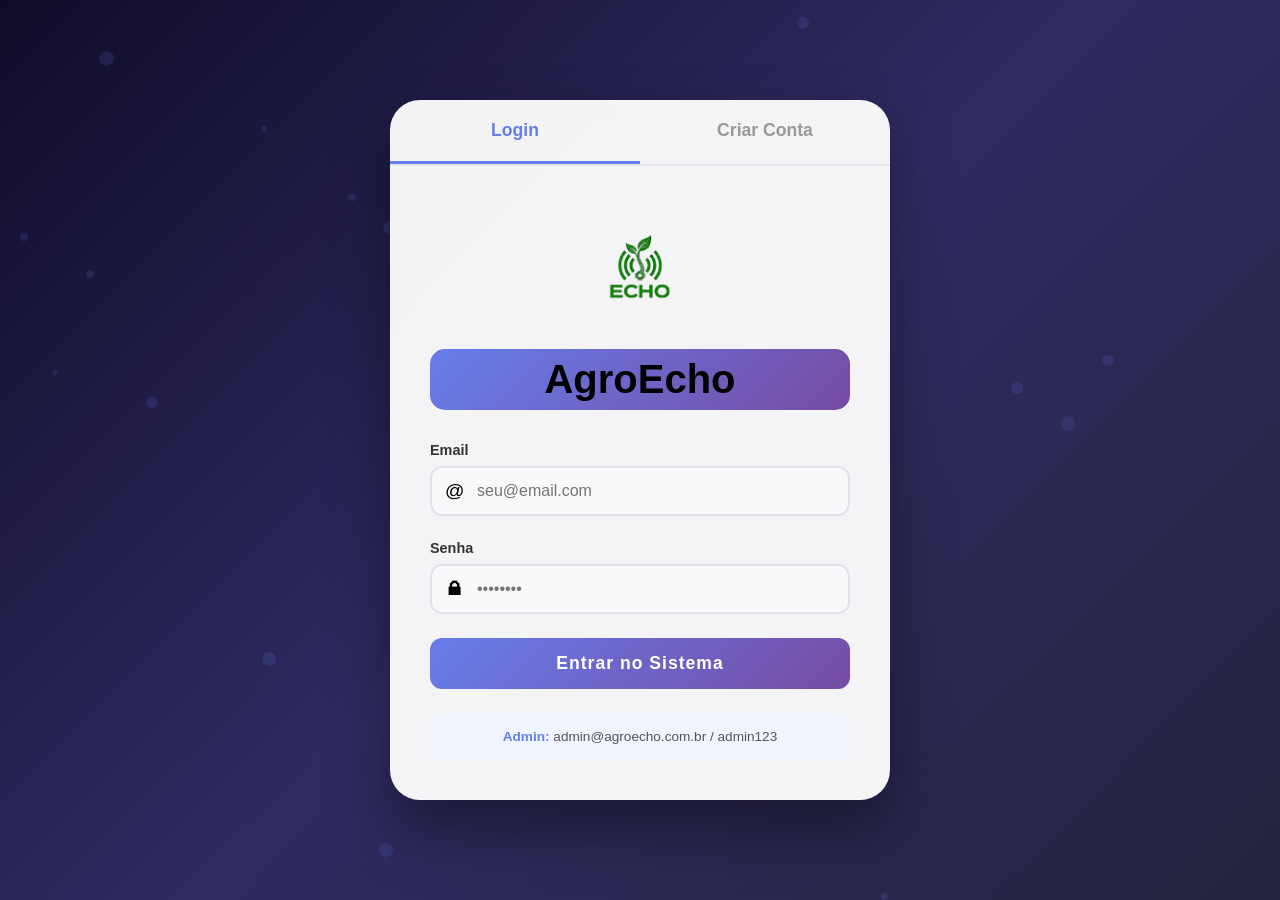
==== admin_criar_usuario.html @ 29e39d71 "prototype" ====
<!DOCTYPE html>
<html lang="pt-BR">
<head>
    <meta charset="UTF-8">
    <meta name="viewport" content="width=device-width, initial-scale=1.0">
    <title>AgroEcho - Gerenciar Usuários</title>
    <style>
        * { margin: 0; padding: 0; box-sizing: border-box; }
        
        /* TEMA CLARO */
        :root {
            --bg: #f0f2f5;
            --card-bg: #ffffff;
            --text: #1a1a2e;
            --text-secondary: #666;
            --border: #e1e5e9;
            --shadow: rgba(0,0,0,0.05);
            --sidebar-bg: linear-gradient(180deg, #1a1a2e 0%, #16213e 100%);
            --input-bg: #f8f9fa;
            --thead-bg: #f8f9fa;
            --hover-row: #f8f9fa;
        }
        
        /* TEMA ESCURO */
        [data-theme="dark"] {
            --bg: #0f0c29;
            --card-bg: #16213e;
            --text: #e1e5e9;
            --text-secondary: #a0a0b0;
            --border: #2a2a4a;
            --shadow: rgba(0,0,0,0.3);
            --sidebar-bg: linear-gradient(180deg, #0a0a1a 0%, #0f0c29 100%);
            --input-bg: #1a1a2e;
            --thead-bg: #1a1a2e;
            --hover-row: #1a1a3e;
        }
        
        body {
            font-family: 'Segoe UI', Tahoma, Geneva, Verdana, sans-serif;
            background: var(--bg);
            color: var(--text);
            transition: all 0.3s;
        }

        .container { display: flex; min-height: 100vh; }

        /* SIDEBAR */
        .sidebar {
            width: 280px;
            background: var(--sidebar-bg);
            color: white;
            padding: 2rem 1.5rem;
            position: fixed;
            height: 100vh;
            left: 0;
            top: 0;
            display: flex;
            flex-direction: column;
            z-index: 100;
        }

        .admin-header {
            text-align: center;
            margin-bottom: 2rem;
            padding-bottom: 1.5rem;
            border-bottom: 1px solid rgba(255,255,255,0.1);
        }

        .admin-badge {
            background: linear-gradient(135deg, #f59e0b, #d97706);
            color: #000;
            padding: 6px 18px;
            border-radius: 20px;
            font-size: 0.75rem;
            font-weight: 700;
            letter-spacing: 2px;
            display: inline-block;
            margin-bottom: 1rem;
        }

        .sidebar .logo { 
            font-size: 2rem; 
            font-weight: bold; 
            margin-bottom: 0.5rem;
            background: linear-gradient(135deg, #667eea, #764ba2);
            -webkit-background-clip: text;
            -webkit-text-fill-color: transparent;
            background-clip: text;
        }
        .sidebar .user-name { color: #999; font-size: 0.9rem; }

        .nav-menu { list-style: none; margin-top: 2rem; flex: 1; }
        .nav-item { margin-bottom: 0.5rem; }

        .nav-link {
            display: flex;
            align-items: center;
            gap: 12px;
            padding: 14px 16px;
            color: rgba(255,255,255,0.7);
            text-decoration: none;
            border-radius: 12px;
            transition: all 0.3s;
            font-size: 0.95rem;
            cursor: pointer;
        }

        .nav-link:hover, .nav-link.active {
            background: rgba(102, 126, 234, 0.2);
            color: white;
        }

        .nav-link .icon { font-size: 1.3rem; }

        .bottom-links {
            border-top: 1px solid rgba(255,255,255,0.1);
            padding-top: 1rem;
        }

        /* BOTÃO TEMA */
        .theme-toggle {
            display: flex;
            align-items: center;
            gap: 12px;
            padding: 14px 16px;
            color: rgba(255,255,255,0.7);
            border-radius: 12px;
            transition: all 0.3s;
            font-size: 0.95rem;
            cursor: pointer;
            border: none;
            background: none;
            width: 100%;
            margin-bottom: 0.5rem;
        }

        .theme-toggle:hover {
            background: rgba(102, 126, 234, 0.2);
            color: white;
        }

        .theme-icon {
            font-size: 1.3rem;
            transition: transform 0.5s;
        }

        .theme-toggle:hover .theme-icon {
            transform: rotate(30deg);
        }

        /* MAIN CONTENT */
        .main-content {
            margin-left: 280px;
            flex: 1;
            padding: 2rem;
        }

        .top-bar {
            background: var(--card-bg);
            padding: 1.5rem 2rem;
            border-radius: 15px;
            box-shadow: 0 2px 10px var(--shadow);
            margin-bottom: 2rem;
            display: flex;
            justify-content: space-between;
            align-items: center;
            flex-wrap: wrap;
            gap: 1rem;
        }

        .top-bar h1 { font-size: 1.8rem; color: var(--text); }
        .top-bar p { color: var(--text-secondary); margin-top: 5px; }
        
        .admin-label {
            background: #1a1a2e;
            color: #f59e0b;
            padding: 8px 20px;
            border-radius: 25px;
            font-weight: 700;
            letter-spacing: 1px;
            font-size: 0.9rem;
        }

        .card {
            background: var(--card-bg);
            padding: 2rem;
            border-radius: 15px;
            box-shadow: 0 2px 10px var(--shadow);
            margin-bottom: 2rem;
        }

        .card h2 {
            color: var(--text);
            margin-bottom: 1.5rem;
            font-size: 1.3rem;
            display: flex;
            align-items: center;
            gap: 10px;
        }

        .form-grid {
            display: grid;
            grid-template-columns: 1fr 1fr;
            gap: 1.5rem;
        }

        .form-group { margin-bottom: 0; }
        .form-group.full { grid-column: 1 / -1; }

        .form-group label {
            display: block;
            margin-bottom: 0.5rem;
            color: var(--text);
            font-weight: 600;
            font-size: 0.9rem;
        }

        .form-group input,
        .form-group select {
            width: 100%;
            padding: 12px 16px;
            border: 2px solid var(--border);
            border-radius: 10px;
            font-size: 1rem;
            transition: all 0.3s;
            outline: none;
            background: var(--input-bg);
            color: var(--text);
        }

        .form-group input:focus,
        .form-group select:focus {
            border-color: #667eea;
            box-shadow: 0 0 0 4px rgba(102, 126, 234, 0.15);
        }

        .btn-create {
            background: linear-gradient(135deg, #667eea, #764ba2);
            color: white;
            border: none;
            padding: 14px 30px;
            border-radius: 10px;
            font-size: 1rem;
            font-weight: 600;
            cursor: pointer;
            transition: all 0.3s;
            width: 100%;
        }

        .btn-create:hover {
            transform: translateY(-2px);
            box-shadow: 0 10px 25px rgba(102, 126, 234, 0.3);
        }

        .btn-create:disabled {
            opacity: 0.7;
            cursor: not-allowed;
            transform: none;
        }

        .message {
            padding: 1rem;
            border-radius: 10px;
            margin-bottom: 1.5rem;
            display: none;
            font-weight: 500;
            animation: slideDown 0.3s;
        }

        @keyframes slideDown {
            from { opacity: 0; transform: translateY(-10px); }
            to { opacity: 1; transform: translateY(0); }
        }

        .message-success {
            background: #d1fae5;
            color: #065f46;
            border: 1px solid #a7f3d0;
        }

        .message-error {
            background: #fee2e2;
            color: #991b1b;
            border: 1px solid #fecaca;
        }

        /* TABELA */
        .table-wrapper {
            overflow-x: auto;
        }

        table { 
            width: 100%; 
            border-collapse: collapse; 
            margin-top: 1rem; 
        }
        
        thead { 
            background: var(--thead-bg); 
            border-bottom: 2px solid var(--border);
        }
        
        th, td { 
            padding: 14px 16px; 
            text-align: left; 
            border-bottom: 1px solid var(--border); 
            color: var(--text);
            font-size: 0.9rem;
        }
        
        th { 
            font-weight: 600; 
            color: var(--text-secondary); 
            font-size: 0.8rem; 
            text-transform: uppercase;
            letter-spacing: 0.5px;
        }

        tbody tr {
            transition: background 0.2s;
        }

        tbody tr:hover {
            background: var(--hover-row);
        }

        .role-badge {
            padding: 6px 14px;
            border-radius: 20px;
            font-size: 0.78rem;
            font-weight: 600;
            cursor: pointer;
            transition: all 0.3s;
            border: none;
            display: inline-block;
        }

        .role-admin { 
            background: #fee2e2; 
            color: #991b1b;
        }

        .role-user { 
            background: #dbeafe; 
            color: #1e40af;
        }

        .role-badge:hover {
            transform: scale(1.05);
            box-shadow: 0 3px 10px rgba(0,0,0,0.15);
        }

        .permanent-badge {
            background: #fef3c7;
            color: #92400e;
            padding: 3px 8px;
            border-radius: 10px;
            font-size: 0.7rem;
            font-weight: 600;
            margin-left: 6px;
        }

        .btn-edit-role {
            background: none;
            border: 1px dashed var(--border);
            color: var(--text-secondary);
            padding: 4px 10px;
            border-radius: 15px;
            cursor: pointer;
            font-size: 0.75rem;
            transition: all 0.3s;
            margin-left: 5px;
        }

        .btn-edit-role:hover {
            border-color: #667eea;
            color: #667eea;
        }

        /* MODAL DE CONFIRMAÇÃO */
        .modal-overlay {
            display: none;
            position: fixed;
            top: 0;
            left: 0;
            width: 100%;
            height: 100%;
            background: rgba(0,0,0,0.6);
            z-index: 1000;
            justify-content: center;
            align-items: center;
        }

        .modal-overlay.active {
            display: flex;
        }

        .modal {
            background: var(--card-bg);
            padding: 2rem;
            border-radius: 20px;
            max-width: 450px;
            width: 90%;
            text-align: center;
        }

        .modal h3 {
            color: var(--text);
            margin-bottom: 1rem;
        }

        .modal p {
            color: var(--text-secondary);
            margin-bottom: 1.5rem;
            font-size: 0.95rem;
        }

        .modal-buttons {
            display: flex;
            gap: 1rem;
            justify-content: center;
        }

        .btn-confirm {
            background: linear-gradient(135deg, #667eea, #764ba2);
            color: white;
        }

        .btn-cancel {
            background: var(--border);
            color: var(--text);
        }

        .btn-confirm, .btn-cancel {
            border: none;
            padding: 10px 24px;
            border-radius: 10px;
            cursor: pointer;
            font-weight: 600;
            transition: all 0.3s;
        }

        .btn-confirm:hover, .btn-cancel:hover {
            transform: translateY(-2px);
        }

        @media (max-width: 768px) {
            .sidebar { width: 200px; padding: 1.5rem 1rem; }
            .main-content { margin-left: 200px; padding: 1rem; }
            .form-grid { grid-template-columns: 1fr; }
            .top-bar { flex-direction: column; text-align: center; }
        }
    </style>
</head>
<body>
    <div class="container">
        <!-- SIDEBAR -->
        <nav class="sidebar">
            <div class="admin-header">
                <span class="admin-badge">👑 ADMINISTRADOR</span>
                <div class="logo">AgroEcho</div>
                <div class="user-name" id="sidebarUserName"></div>
            </div>
            
            <ul class="nav-menu">
                <li class="nav-item">
                    <a href="dashboard.html" class="nav-link">
                         Dashboard
                    </a>
                </li>
                <li class="nav-item">
                    <a href="admin_criar_usuario.html" class="nav-link active">
                        Gerenciar Usuários
                    </a>
                </li>
            </ul>

            <div class="bottom-links">
                <button class="theme-toggle" onclick="toggleTheme()" id="themeBtn">
                    <span class="theme-icon" id="themeIcon">🌙</span>
                    <span id="themeText">Modo Escuro</span>
                </button>
                <a href="index.html" class="nav-link">
                    <span class="icon"></span> Página Inicial
                </a>
                <a href="#" class="nav-link" onclick="logout()">
                    <span class="icon"></span> Sair
                </a>
            </div>
        </nav>

        <!-- MAIN CONTENT -->
        <main class="main-content">
            <div class="top-bar">
                <div>
                    <h1>Gerenciar Usuários</h1>
                    <p>Criar, visualizar e editar usuários do sistema</p>
                </div>
                <span class="admin-label">ADMIN</span>
            </div>

            <!-- CRIAR USUÁRIO -->
            <div class="card">
                <h2> Criar Novo Usuário</h2>
                <div class="message" id="message"></div>

                <form id="createUserForm">
                    <div class="form-grid">
                        <div class="form-group">
                            <label>Nome Completo *</label>
                            <input type="text" id="name" placeholder="Nome do usuário" required>
                        </div>
                        <div class="form-group">
                            <label>Email *</label>
                            <input type="email" id="email" placeholder="email@exemplo.com" required>
                        </div>
                        <div class="form-group">
                            <label>Senha *</label>
                            <input type="password" id="password" placeholder="Mínimo 6 caracteres" minlength="6" required>
                        </div>
                        <div class="form-group">
                            <label>Telefone</label>
                            <input type="tel" id="phone" placeholder="(11) 99999-9999">
                        </div>
                        <div class="form-group">
                            <label>Tipo de Usuário *</label>
                            <select id="role" required>
                                <option value="user"> Usuário Comum</option>
                                <option value="admin"> Administrador</option>
                            </select>
                        </div>
                        <div class="form-group" style="display: flex; align-items: end;">
                            <button type="submit" class="btn-create" id="submitBtn">
                                 Criar Usuário
                            </button>
                        </div>
                    </div>
                </form>
            </div>

            <!-- LISTA DE USUÁRIOS -->
            <div class="card">
                <h2> Usuários Cadastrados</h2>
                <div class="table-wrapper">
                    <table>
                        <thead>
                            <tr>
                                <th>ID</th>
                                <th>Nome</th>
                                <th>Email</th>
                                <th>Tipo</th>
                                <th>Telefone</th>
                                <th>Data Criação</th>
                                <th>Ações</th>
                            </tr>
                        </thead>
                        <tbody id="usersTable"></tbody>
                    </table>
                </div>
            </div>
        </main>
    </div>

    <!-- MODAL DE CONFIRMAÇÃO -->
    <div class="modal-overlay" id="confirmModal">
        <div class="modal">
            <h3 id="modalTitle"> Confirmar Alteração</h3>
            <p id="modalMessage"></p>
            <div class="modal-buttons">
                <button class="btn-cancel" onclick="closeModal()">Cancelar</button>
                <button class="btn-confirm" id="confirmBtn" onclick="confirmAction()">Confirmar</button>
            </div>
        </div>
    </div>

    <script>
        // ============================================
        // VERIFICAÇÃO ROBUSTA DE AUTENTICAÇÃO
        // ============================================
        function checkAuth() {
            const user = JSON.parse(sessionStorage.getItem('agroecho_user'));
            
            if (!user) {
                alert('Sessão expirada! Faça login novamente.');
                window.location.href = 'index.html';
                return null;
            }
            
            if (user.role !== 'admin') {
                alert('Acesso negado! Apenas administradores podem acessar esta página.');
                window.location.href = 'user_dispositivos.html';
                return null;
            }
            
            return user;
        }

        const user = checkAuth();
        if (!user) throw new Error('Autenticação falhou');

        document.getElementById('sidebarUserName').textContent = user.name;

        // ============================================
        // TEMA ESCURO/CLARO
        // ============================================
        let theme = localStorage.getItem('agroecho_theme') || 'light';
        
        function applyTheme() {
            if (theme === 'dark') {
                document.documentElement.setAttribute('data-theme', 'dark');
                document.getElementById('themeIcon').textContent = '☀️';
                document.getElementById('themeText').textContent = 'Modo Claro';
            } else {
                document.documentElement.removeAttribute('data-theme');
                document.getElementById('themeIcon').textContent = '🌙';
                document.getElementById('themeText').textContent = 'Modo Escuro';
            }
        }
        
        function toggleTheme() {
            theme = theme === 'dark' ? 'light' : 'dark';
            localStorage.setItem('agroecho_theme', theme);
            applyTheme();
        }
        
        applyTheme();

        // ============================================
        // BANCO DE DADOS (LOCALSTORAGE)
        // ============================================
        function loadUsers() {
            let users = JSON.parse(localStorage.getItem('agroecho_all_users'));
            
            // Se não existir, criar dados padrão
            if (!users || users.length === 0) {
                users = [
                    { 
                        id: 1, 
                        name: 'Administrador', 
                        email: 'admin@agroecho.com.br', 
                        password: 'admin123', 
                        role: 'admin', 
                        phone: '(11) 99999-9999', 
                        createdAt: '2024-01-15',
                        permanent: true
                    },
                    { 
                        id: 2, 
                        name: 'João Silva', 
                        email: 'joao@email.com', 
                        password: 'joao123', 
                        role: 'user', 
                        phone: '(11) 98888-8888', 
                        createdAt: '2024-02-20',
                        permanent: false
                    },
                    { 
                        id: 3, 
                        name: 'Maria Santos', 
                        email: 'maria@email.com', 
                        password: 'maria123', 
                        role: 'user', 
                        phone: '(11) 97777-7777', 
                        createdAt: '2024-03-10',
                        permanent: false
                    }
                ];
                saveUsers(users);
            }
            
            return users;
        }

        function saveUsers(users) {
            localStorage.setItem('agroecho_all_users', JSON.stringify(users));
        }

        let users = loadUsers();

        // ============================================
        // RENDERIZAR TABELA
        // ============================================
        function renderUsers() {
            const tbody = document.getElementById('usersTable');
            
            tbody.innerHTML = users.map(u => {
                const isPermanent = u.permanent === true;
                const roleLabel = u.role === 'admin' ? 'Admin' : 'Usuário';
                const roleClass = u.role === 'admin' ? 'role-admin' : 'role-user';
                
                return `
                    <tr>
                        <td><strong>#${u.id}</strong></td>
                        <td>${u.name}${isPermanent ? '<span class="permanent-badge">Fixo</span>' : ''}</td>
                        <td>${u.email}</td>
                        <td>
                            <span class="role-badge ${roleClass}" id="role-${u.id}">${roleLabel}</span>
                            ${!isPermanent ? `<button class="btn-edit-role" onclick="toggleUserRole(${u.id})" title="Alternar tipo de usuário">🔄 Alternar</button>` : ''}
                        </td>
                        <td>${u.phone || '-'}</td>
                        <td>${u.createdAt}</td>
                        <td>
                            ${!isPermanent ? `<button class="btn-edit-role" onclick="deleteUser(${u.id})" style="color: #ef4444;" title="Excluir usuário">🗑️</button>` : '🔒 Protegido'}
                        </td>
                    </tr>
                `;
            }).join('');
        }

        // ============================================
        // ALTERNAR TIPO DE USUÁRIO (USER <-> ADMIN)
        // ============================================
        let pendingAction = null;

        function toggleUserRole(userId) {
            const targetUser = users.find(u => u.id === userId);
            if (!targetUser) return;
            
            // Não permitir alterar admin permanente
            if (targetUser.permanent) {
                showMessage('error', '❌ Não é possível alterar o administrador permanente!');
                return;
            }
            
            const newRole = targetUser.role === 'admin' ? 'user' : 'admin';
            const roleName = newRole === 'admin' ? 'Administrador' : 'Usuário Comum';
            
            // Mostrar modal de confirmação
            document.getElementById('modalTitle').textContent = '🔄 Alterar Tipo de Usuário';
            document.getElementById('modalMessage').textContent = 
                `Deseja alterar "${targetUser.name}" para ${roleName}?`;
            document.getElementById('confirmModal').classList.add('active');
            
            pendingAction = () => {
                targetUser.role = newRole;
                saveUsers(users);
                renderUsers();
                showMessage('success', `✅ Usuário "${targetUser.name}" agora é ${roleName}!`);
                closeModal();
            };
        }

        function deleteUser(userId) {
            const targetUser = users.find(u => u.id === userId);
            if (!targetUser) return;
            
            if (targetUser.permanent) {
                showMessage('error', '❌ Não é possível excluir o administrador permanente!');
                return;
            }
            
            document.getElementById('modalTitle').textContent = '🗑️ Excluir Usuário';
            document.getElementById('modalMessage').textContent = 
                `Tem certeza que deseja excluir "${targetUser.name}"? Esta ação não pode ser desfeita.`;
            document.getElementById('confirmModal').classList.add('active');
            
            pendingAction = () => {
                users = users.filter(u => u.id !== userId);
                saveUsers(users);
                renderUsers();
                showMessage('success', `✅ Usuário "${targetUser.name}" excluído com sucesso!`);
                closeModal();
            };
        }

        function confirmAction() {
            if (pendingAction) {
                pendingAction();
                pendingAction = null;
            }
        }

        function closeModal() {
            document.getElementById('confirmModal').classList.remove('active');
            pendingAction = null;
        }

        // Fechar modal ao clicar fora
        document.getElementById('confirmModal').addEventListener('click', function(e) {
            if (e.target === this) {
                closeModal();
            }
        });

        // ============================================
        // MOSTRAR MENSAGEM
        // ============================================
        function showMessage(type, text) {
            const msg = document.getElementById('message');
            msg.className = 'message message-' + type;
            msg.textContent = text;
            msg.style.display = 'block';
            
            // Rolar para o topo
            window.scrollTo({ top: 0, behavior: 'smooth' });
            
            setTimeout(() => {
                msg.style.display = 'none';
            }, 4000);
        }

        // ============================================
        // CRIAR USUÁRIO
        // ============================================
        document.getElementById('createUserForm').addEventListener('submit', async function(e) {
            e.preventDefault();
            
            const btn = document.getElementById('submitBtn');
            
            btn.disabled = true;
            btn.textContent = '⏳ Criando...';
            
            const newUser = {
                id: users.length > 0 ? Math.max(...users.map(u => u.id)) + 1 : 1,
                name: document.getElementById('name').value.trim(),
                email: document.getElementById('email').value.trim(),
                password: document.getElementById('password').value,
                phone: document.getElementById('phone').value.trim(),
                role: document.getElementById('role').value,
                createdAt: new Date().toISOString().split('T')[0],
                permanent: false
            };
            
            // Simular processamento
            await new Promise(r => setTimeout(r, 800));
            
            // Validar email duplicado
            if (users.some(u => u.email === newUser.email)) {
                showMessage('error', '❌ Este email já está cadastrado!');
                btn.disabled = false;
                btn.textContent = '➕ Criar Usuário';
                return;
            }
            
            // Adicionar e salvar
            users.push(newUser);
            saveUsers(users);
            
            showMessage('success', `✅ Usuário "${newUser.name}" criado com sucesso!`);
            
            document.getElementById('createUserForm').reset();
            renderUsers();
            
            btn.disabled = false;
            btn.textContent = '➕ Criar Usuário';
        });

        // ============================================
        // LOGOUT
        // ============================================
        function logout() {
            sessionStorage.removeItem('agroecho_user');
            window.location.href = 'index.html';
        }

        // ============================================
        // INICIALIZAR
        // ============================================
        renderUsers();
    </script>
</body>
</html>
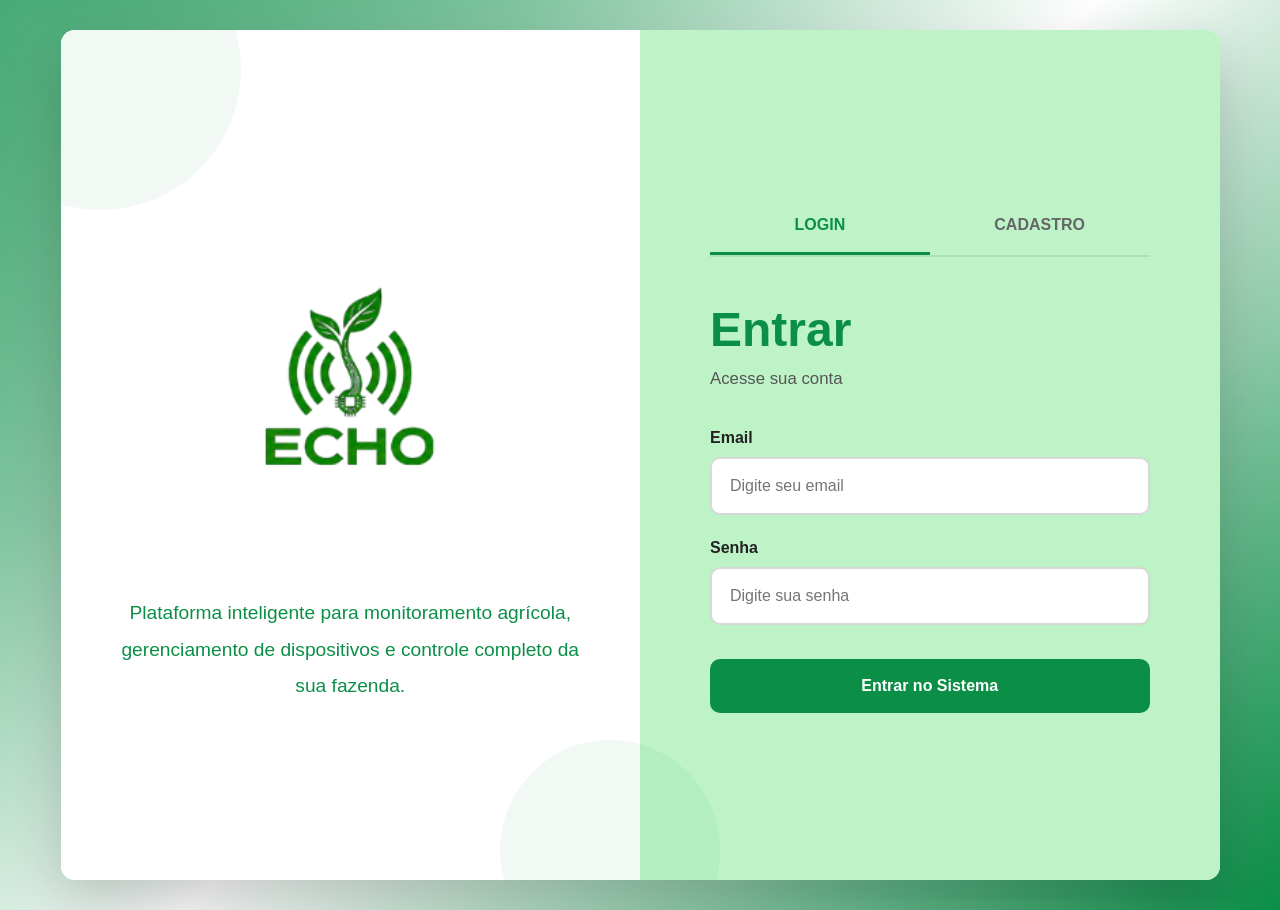
==== commit 913af75e: "prototype1" ====
--- a/admin_criar_usuario.html
+++ b/admin_criar_usuario.html
@@ -4,859 +4,925 @@
     <meta charset="UTF-8">
     <meta name="viewport" content="width=device-width, initial-scale=1.0">
     <title>AgroEcho - Gerenciar Usuários</title>
+
     <style>
-        * { margin: 0; padding: 0; box-sizing: border-box; }
-        
-        /* TEMA CLARO */
-        :root {
-            --bg: #f0f2f5;
-            --card-bg: #ffffff;
-            --text: #1a1a2e;
-            --text-secondary: #666;
-            --border: #e1e5e9;
-            --shadow: rgba(0,0,0,0.05);
-            --sidebar-bg: linear-gradient(180deg, #1a1a2e 0%, #16213e 100%);
-            --input-bg: #f8f9fa;
-            --thead-bg: #f8f9fa;
-            --hover-row: #f8f9fa;
-        }
-        
-        /* TEMA ESCURO */
-        [data-theme="dark"] {
-            --bg: #0f0c29;
-            --card-bg: #16213e;
-            --text: #e1e5e9;
-            --text-secondary: #a0a0b0;
-            --border: #2a2a4a;
-            --shadow: rgba(0,0,0,0.3);
-            --sidebar-bg: linear-gradient(180deg, #0a0a1a 0%, #0f0c29 100%);
-            --input-bg: #1a1a2e;
-            --thead-bg: #1a1a2e;
-            --hover-row: #1a1a3e;
-        }
-        
-        body {
-            font-family: 'Segoe UI', Tahoma, Geneva, Verdana, sans-serif;
-            background: var(--bg);
-            color: var(--text);
-            transition: all 0.3s;
-        }
-
-        .container { display: flex; min-height: 100vh; }
-
-        /* SIDEBAR */
-        .sidebar {
-            width: 280px;
-            background: var(--sidebar-bg);
-            color: white;
-            padding: 2rem 1.5rem;
-            position: fixed;
-            height: 100vh;
-            left: 0;
-            top: 0;
-            display: flex;
-            flex-direction: column;
-            z-index: 100;
-        }
-
-        .admin-header {
-            text-align: center;
-            margin-bottom: 2rem;
-            padding-bottom: 1.5rem;
-            border-bottom: 1px solid rgba(255,255,255,0.1);
-        }
-
-        .admin-badge {
-            background: linear-gradient(135deg, #f59e0b, #d97706);
-            color: #000;
-            padding: 6px 18px;
-            border-radius: 20px;
-            font-size: 0.75rem;
-            font-weight: 700;
-            letter-spacing: 2px;
-            display: inline-block;
-            margin-bottom: 1rem;
-        }
-
-        .sidebar .logo { 
-            font-size: 2rem; 
-            font-weight: bold; 
-            margin-bottom: 0.5rem;
-            background: linear-gradient(135deg, #667eea, #764ba2);
-            -webkit-background-clip: text;
-            -webkit-text-fill-color: transparent;
-            background-clip: text;
-        }
-        .sidebar .user-name { color: #999; font-size: 0.9rem; }
-
-        .nav-menu { list-style: none; margin-top: 2rem; flex: 1; }
-        .nav-item { margin-bottom: 0.5rem; }
-
-        .nav-link {
-            display: flex;
-            align-items: center;
-            gap: 12px;
-            padding: 14px 16px;
-            color: rgba(255,255,255,0.7);
-            text-decoration: none;
-            border-radius: 12px;
-            transition: all 0.3s;
-            font-size: 0.95rem;
-            cursor: pointer;
-        }
-
-        .nav-link:hover, .nav-link.active {
-            background: rgba(102, 126, 234, 0.2);
-            color: white;
-        }
-
-        .nav-link .icon { font-size: 1.3rem; }
-
-        .bottom-links {
-            border-top: 1px solid rgba(255,255,255,0.1);
-            padding-top: 1rem;
-        }
-
-        /* BOTÃO TEMA */
-        .theme-toggle {
-            display: flex;
-            align-items: center;
-            gap: 12px;
-            padding: 14px 16px;
-            color: rgba(255,255,255,0.7);
-            border-radius: 12px;
-            transition: all 0.3s;
-            font-size: 0.95rem;
-            cursor: pointer;
-            border: none;
-            background: none;
-            width: 100%;
-            margin-bottom: 0.5rem;
-        }
-
-        .theme-toggle:hover {
-            background: rgba(102, 126, 234, 0.2);
-            color: white;
-        }
-
-        .theme-icon {
-            font-size: 1.3rem;
-            transition: transform 0.5s;
-        }
-
-        .theme-toggle:hover .theme-icon {
-            transform: rotate(30deg);
-        }
-
-        /* MAIN CONTENT */
-        .main-content {
-            margin-left: 280px;
-            flex: 1;
-            padding: 2rem;
-        }
-
-        .top-bar {
-            background: var(--card-bg);
-            padding: 1.5rem 2rem;
-            border-radius: 15px;
-            box-shadow: 0 2px 10px var(--shadow);
-            margin-bottom: 2rem;
-            display: flex;
-            justify-content: space-between;
-            align-items: center;
-            flex-wrap: wrap;
-            gap: 1rem;
-        }
-
-        .top-bar h1 { font-size: 1.8rem; color: var(--text); }
-        .top-bar p { color: var(--text-secondary); margin-top: 5px; }
-        
-        .admin-label {
-            background: #1a1a2e;
-            color: #f59e0b;
-            padding: 8px 20px;
-            border-radius: 25px;
-            font-weight: 700;
-            letter-spacing: 1px;
-            font-size: 0.9rem;
-        }
-
-        .card {
-            background: var(--card-bg);
-            padding: 2rem;
-            border-radius: 15px;
-            box-shadow: 0 2px 10px var(--shadow);
-            margin-bottom: 2rem;
-        }
-
-        .card h2 {
-            color: var(--text);
-            margin-bottom: 1.5rem;
-            font-size: 1.3rem;
-            display: flex;
-            align-items: center;
-            gap: 10px;
-        }
-
-        .form-grid {
-            display: grid;
-            grid-template-columns: 1fr 1fr;
-            gap: 1.5rem;
-        }
-
-        .form-group { margin-bottom: 0; }
-        .form-group.full { grid-column: 1 / -1; }
-
-        .form-group label {
-            display: block;
-            margin-bottom: 0.5rem;
-            color: var(--text);
-            font-weight: 600;
-            font-size: 0.9rem;
+        *{
+            margin:0;
+            padding:0;
+            box-sizing:border-box;
+        }
+
+        :root{
+            --bg:#eef7f1;
+            --card:#ffffff;
+            --primary:#1b8f5a;
+            --primary-dark:#146c43;
+            --blue:#2d7ff9;
+            --text:#173524;
+            --text-light:#5c7265;
+            --border:#d7e8de;
+            --shadow:rgba(16,88,52,0.08);
+
+            --sidebar:
+            linear-gradient(180deg,#0d3b2e 0%,#145c46 100%);
+        }
+
+        [data-theme="dark"]{
+            --bg:#081c15;
+            --card:#102820;
+            --primary:#26b36f;
+            --primary-dark:#1b8f5a;
+            --blue:#5ea2ff;
+            --text:#ecfff4;
+            --text-light:#9fc3b0;
+            --border:#1f4d3d;
+            --shadow:rgba(0,0,0,0.3);
+
+            --sidebar:
+            linear-gradient(180deg,#04110d 0%,#0b241c 100%);
+        }
+
+        body{
+            font-family:'Segoe UI',Tahoma,Geneva,Verdana,sans-serif;
+            background:var(--bg);
+            color:var(--text);
+        }
+
+        .container{
+            display:flex;
+            min-height:100vh;
+        }
+
+        .sidebar{
+            width:280px;
+            background:var(--sidebar);
+            padding:2rem 1.5rem;
+            position:fixed;
+            height:100vh;
+            color:white;
+            display:flex;
+            flex-direction:column;
+        }
+
+        .admin-header{
+            text-align:center;
+            border-bottom:1px solid rgba(255,255,255,0.1);
+            padding-bottom:1.5rem;
+            margin-bottom:2rem;
+        }
+
+        .admin-badge{
+            background:#ffffff20;
+            padding:8px 18px;
+            border-radius:30px;
+            font-size:0.75rem;
+            font-weight:700;
+            letter-spacing:1px;
+            display:inline-block;
+            margin-bottom:1rem;
+        }
+
+        .logo{
+            font-size:2rem;
+            font-weight:800;
+            letter-spacing:1px;
+        }
+
+        .user-name{
+            margin-top:8px;
+            color:#c6e6d3;
+            font-size:0.9rem;
+        }
+
+        .nav-menu{
+            list-style:none;
+            margin-top:2rem;
+            flex:1;
+        }
+
+        .nav-item{
+            margin-bottom:0.7rem;
+        }
+
+        .nav-link{
+            display:flex;
+            align-items:center;
+            padding:14px 18px;
+            border-radius:14px;
+            text-decoration:none;
+            color:#d8f3e3;
+            transition:0.3s;
+            font-weight:500;
+        }
+
+        .nav-link:hover,
+        .nav-link.active{
+            background:rgba(255,255,255,0.12);
+        }
+
+        .bottom-links{
+            border-top:1px solid rgba(255,255,255,0.1);
+            padding-top:1rem;
+        }
+
+        .theme-toggle{
+            width:100%;
+            border:none;
+            background:none;
+            color:#d8f3e3;
+            text-align:left;
+            padding:14px 18px;
+            border-radius:14px;
+            cursor:pointer;
+            transition:0.3s;
+            margin-bottom:0.5rem;
+            font-size:0.95rem;
+        }
+
+        .theme-toggle:hover{
+            background:rgba(255,255,255,0.12);
+        }
+
+        .main-content{
+            margin-left:280px;
+            flex:1;
+            padding:2rem;
+        }
+
+        .top-bar{
+            background:var(--card);
+            border-radius:20px;
+            padding:2rem;
+            box-shadow:0 5px 25px var(--shadow);
+            display:flex;
+            justify-content:space-between;
+            align-items:center;
+            margin-bottom:2rem;
+            border-left:6px solid var(--primary);
+        }
+
+        .top-bar h1{
+            font-size:2rem;
+            margin-bottom:6px;
+        }
+
+        .top-bar p{
+            color:var(--text-light);
+        }
+
+        .admin-label{
+            background:#dff5e8;
+            color:#146c43;
+            padding:10px 20px;
+            border-radius:30px;
+            font-weight:700;
+        }
+
+        .card{
+            background:var(--card);
+            border-radius:20px;
+            padding:2rem;
+            box-shadow:0 5px 25px var(--shadow);
+            margin-bottom:2rem;
+        }
+
+        .card h2{
+            margin-bottom:1.5rem;
+            font-size:1.4rem;
+        }
+
+        .message{
+            padding:1rem;
+            border-radius:12px;
+            margin-bottom:1.5rem;
+            display:none;
+            font-weight:600;
+        }
+
+        .message-success{
+            background:#dff5e8;
+            color:#146c43;
+        }
+
+        .message-error{
+            background:#ffe2e2;
+            color:#b42323;
+        }
+
+        .form-grid{
+            display:grid;
+            grid-template-columns:1fr 1fr;
+            gap:1.5rem;
+        }
+
+        .form-group label{
+            display:block;
+            margin-bottom:8px;
+            font-weight:600;
         }
 
         .form-group input,
-        .form-group select {
-            width: 100%;
-            padding: 12px 16px;
-            border: 2px solid var(--border);
-            border-radius: 10px;
-            font-size: 1rem;
-            transition: all 0.3s;
-            outline: none;
-            background: var(--input-bg);
-            color: var(--text);
+        .form-group select{
+            width:100%;
+            padding:14px;
+            border:2px solid var(--border);
+            border-radius:12px;
+            background:#f7fbf8;
+            font-size:1rem;
+            color:var(--text);
+            outline:none;
+            transition:0.3s;
         }
 
         .form-group input:focus,
-        .form-group select:focus {
-            border-color: #667eea;
-            box-shadow: 0 0 0 4px rgba(102, 126, 234, 0.15);
-        }
-
-        .btn-create {
-            background: linear-gradient(135deg, #667eea, #764ba2);
-            color: white;
-            border: none;
-            padding: 14px 30px;
-            border-radius: 10px;
-            font-size: 1rem;
-            font-weight: 600;
-            cursor: pointer;
-            transition: all 0.3s;
-            width: 100%;
-        }
-
-        .btn-create:hover {
-            transform: translateY(-2px);
-            box-shadow: 0 10px 25px rgba(102, 126, 234, 0.3);
-        }
-
-        .btn-create:disabled {
-            opacity: 0.7;
-            cursor: not-allowed;
-            transform: none;
-        }
-
-        .message {
-            padding: 1rem;
-            border-radius: 10px;
-            margin-bottom: 1.5rem;
-            display: none;
-            font-weight: 500;
-            animation: slideDown 0.3s;
-        }
-
-        @keyframes slideDown {
-            from { opacity: 0; transform: translateY(-10px); }
-            to { opacity: 1; transform: translateY(0); }
-        }
-
-        .message-success {
-            background: #d1fae5;
-            color: #065f46;
-            border: 1px solid #a7f3d0;
-        }
-
-        .message-error {
-            background: #fee2e2;
-            color: #991b1b;
-            border: 1px solid #fecaca;
-        }
-
-        /* TABELA */
-        .table-wrapper {
-            overflow-x: auto;
-        }
-
-        table { 
-            width: 100%; 
-            border-collapse: collapse; 
-            margin-top: 1rem; 
-        }
-        
-        thead { 
-            background: var(--thead-bg); 
-            border-bottom: 2px solid var(--border);
-        }
-        
-        th, td { 
-            padding: 14px 16px; 
-            text-align: left; 
-            border-bottom: 1px solid var(--border); 
-            color: var(--text);
-            font-size: 0.9rem;
-        }
-        
-        th { 
-            font-weight: 600; 
-            color: var(--text-secondary); 
-            font-size: 0.8rem; 
-            text-transform: uppercase;
-            letter-spacing: 0.5px;
-        }
-
-        tbody tr {
-            transition: background 0.2s;
-        }
-
-        tbody tr:hover {
-            background: var(--hover-row);
-        }
-
-        .role-badge {
-            padding: 6px 14px;
-            border-radius: 20px;
-            font-size: 0.78rem;
-            font-weight: 600;
-            cursor: pointer;
-            transition: all 0.3s;
-            border: none;
-            display: inline-block;
-        }
-
-        .role-admin { 
-            background: #fee2e2; 
-            color: #991b1b;
-        }
-
-        .role-user { 
-            background: #dbeafe; 
-            color: #1e40af;
-        }
-
-        .role-badge:hover {
-            transform: scale(1.05);
-            box-shadow: 0 3px 10px rgba(0,0,0,0.15);
-        }
-
-        .permanent-badge {
-            background: #fef3c7;
-            color: #92400e;
-            padding: 3px 8px;
-            border-radius: 10px;
-            font-size: 0.7rem;
-            font-weight: 600;
-            margin-left: 6px;
-        }
-
-        .btn-edit-role {
-            background: none;
-            border: 1px dashed var(--border);
-            color: var(--text-secondary);
-            padding: 4px 10px;
-            border-radius: 15px;
-            cursor: pointer;
-            font-size: 0.75rem;
-            transition: all 0.3s;
-            margin-left: 5px;
-        }
-
-        .btn-edit-role:hover {
-            border-color: #667eea;
-            color: #667eea;
-        }
-
-        /* MODAL DE CONFIRMAÇÃO */
-        .modal-overlay {
-            display: none;
-            position: fixed;
-            top: 0;
-            left: 0;
-            width: 100%;
-            height: 100%;
-            background: rgba(0,0,0,0.6);
-            z-index: 1000;
-            justify-content: center;
-            align-items: center;
-        }
-
-        .modal-overlay.active {
-            display: flex;
-        }
-
-        .modal {
-            background: var(--card-bg);
-            padding: 2rem;
-            border-radius: 20px;
-            max-width: 450px;
-            width: 90%;
-            text-align: center;
-        }
-
-        .modal h3 {
-            color: var(--text);
-            margin-bottom: 1rem;
-        }
-
-        .modal p {
-            color: var(--text-secondary);
-            margin-bottom: 1.5rem;
-            font-size: 0.95rem;
-        }
-
-        .modal-buttons {
-            display: flex;
-            gap: 1rem;
-            justify-content: center;
-        }
-
-        .btn-confirm {
-            background: linear-gradient(135deg, #667eea, #764ba2);
-            color: white;
-        }
-
-        .btn-cancel {
-            background: var(--border);
-            color: var(--text);
-        }
-
-        .btn-confirm, .btn-cancel {
-            border: none;
-            padding: 10px 24px;
-            border-radius: 10px;
-            cursor: pointer;
-            font-weight: 600;
-            transition: all 0.3s;
-        }
-
-        .btn-confirm:hover, .btn-cancel:hover {
-            transform: translateY(-2px);
-        }
-
-        @media (max-width: 768px) {
-            .sidebar { width: 200px; padding: 1.5rem 1rem; }
-            .main-content { margin-left: 200px; padding: 1rem; }
-            .form-grid { grid-template-columns: 1fr; }
-            .top-bar { flex-direction: column; text-align: center; }
+        .form-group select:focus{
+            border-color:var(--primary);
+            box-shadow:0 0 0 4px rgba(27,143,90,0.1);
+        }
+
+        .btn-create{
+            width:100%;
+            padding:14px;
+            border:none;
+            border-radius:12px;
+            background:
+            linear-gradient(135deg,#1b8f5a,#2d7ff9);
+            color:white;
+            font-size:1rem;
+            font-weight:700;
+            cursor:pointer;
+            transition:0.3s;
+        }
+
+        .btn-create:hover{
+            transform:translateY(-2px);
+            box-shadow:0 10px 25px rgba(27,143,90,0.25);
+        }
+
+        table{
+            width:100%;
+            border-collapse:collapse;
+        }
+
+        th{
+            background:#f2f7f4;
+            color:var(--text-light);
+            font-size:0.85rem;
+        }
+
+        th,td{
+            padding:15px;
+            text-align:left;
+            border-bottom:1px solid var(--border);
+        }
+
+        tbody tr:hover{
+            background:#f5faf7;
+        }
+
+        .role-badge{
+            padding:7px 14px;
+            border-radius:20px;
+            font-size:0.8rem;
+            font-weight:700;
+            display:inline-block;
+        }
+
+        .role-admin{
+            background:#ffe2e2;
+            color:#b42323;
+        }
+
+        .role-user{
+            background:#dcebff;
+            color:#2257a7;
+        }
+
+        .btn-edit-role{
+            border:none;
+            background:#eef4ff;
+            color:#2257a7;
+            padding:7px 12px;
+            border-radius:10px;
+            cursor:pointer;
+            margin-left:6px;
+            transition:0.3s;
+        }
+
+        .btn-edit-role:hover{
+            opacity:0.8;
+        }
+
+        .permanent-badge{
+            background:#fff3d6;
+            color:#9c6500;
+            padding:4px 10px;
+            border-radius:12px;
+            font-size:0.7rem;
+            margin-left:8px;
+            font-weight:700;
+        }
+
+        .modal-overlay{
+            position:fixed;
+            top:0;
+            left:0;
+            width:100%;
+            height:100%;
+            background:rgba(0,0,0,0.5);
+            display:none;
+            align-items:center;
+            justify-content:center;
+        }
+
+        .modal-overlay.active{
+            display:flex;
+        }
+
+        .modal{
+            background:var(--card);
+            padding:2rem;
+            border-radius:20px;
+            width:90%;
+            max-width:450px;
+            text-align:center;
+        }
+
+        .modal h3{
+            margin-bottom:1rem;
+        }
+
+        .modal p{
+            color:var(--text-light);
+            margin-bottom:1.5rem;
+        }
+
+        .modal-buttons{
+            display:flex;
+            gap:1rem;
+            justify-content:center;
+        }
+
+        .btn-confirm,
+        .btn-cancel{
+            border:none;
+            padding:12px 22px;
+            border-radius:12px;
+            cursor:pointer;
+            font-weight:700;
+        }
+
+        .btn-confirm{
+            background:
+            linear-gradient(135deg,#1b8f5a,#2d7ff9);
+            color:white;
+        }
+
+        .btn-cancel{
+            background:#e7ece9;
+            color:var(--text);
+        }
+
+        @media(max-width:900px){
+
+            .sidebar{
+                width:220px;
+            }
+
+            .main-content{
+                margin-left:220px;
+            }
+
+            .form-grid{
+                grid-template-columns:1fr;
+            }
+        }
+
+        @media(max-width:768px){
+
+            .sidebar{
+                display:none;
+            }
+
+            .main-content{
+                margin-left:0;
+                padding:1rem;
+            }
+
+            .top-bar{
+                flex-direction:column;
+                align-items:flex-start;
+            }
         }
     </style>
 </head>
+
 <body>
-    <div class="container">
-        <!-- SIDEBAR -->
-        <nav class="sidebar">
-            <div class="admin-header">
-                <span class="admin-badge">👑 ADMINISTRADOR</span>
-                <div class="logo">AgroEcho</div>
-                <div class="user-name" id="sidebarUserName"></div>
+
+<div class="container">
+
+    <nav class="sidebar">
+
+        <div class="admin-header">
+            <span class="admin-badge">
+                ADMINISTRADOR
+            </span>
+
+            <div class="logo">
+                AgroEcho
             </div>
-            
-            <ul class="nav-menu">
-                <li class="nav-item">
-                    <a href="dashboard.html" class="nav-link">
-                         Dashboard
-                    </a>
-                </li>
-                <li class="nav-item">
-                    <a href="admin_criar_usuario.html" class="nav-link active">
-                        Gerenciar Usuários
-                    </a>
-                </li>
-            </ul>
-
-            <div class="bottom-links">
-                <button class="theme-toggle" onclick="toggleTheme()" id="themeBtn">
-                    <span class="theme-icon" id="themeIcon">🌙</span>
-                    <span id="themeText">Modo Escuro</span>
-                </button>
-                <a href="index.html" class="nav-link">
-                    <span class="icon"></span> Página Inicial
+
+            <div class="user-name" id="sidebarUserName"></div>
+        </div>
+
+        <ul class="nav-menu">
+
+            <li class="nav-item">
+                <a href="dashboard.html" class="nav-link">
+                    Dashboard
                 </a>
-                <a href="#" class="nav-link" onclick="logout()">
-                    <span class="icon"></span> Sair
+            </li>
+
+            <li class="nav-item">
+                <a href="admin_criar_usuario.html" class="nav-link active">
+                    Gerenciar Usuários
                 </a>
+            </li>
+
+        </ul>
+
+        <div class="bottom-links">
+
+            <button class="theme-toggle" onclick="toggleTheme()" id="themeBtn">
+                Alternar Tema
+            </button>
+
+            <a href="index.html" class="nav-link">
+                Página Inicial
+            </a>
+
+            <a href="#" class="nav-link" onclick="logout()">
+                Sair
+            </a>
+
+        </div>
+
+    </nav>
+
+    <main class="main-content">
+
+        <div class="top-bar">
+
+            <div>
+                <h1>Gerenciar Usuários</h1>
+                <p>Criar, editar e visualizar usuários do sistema</p>
             </div>
-        </nav>
-
-        <!-- MAIN CONTENT -->
-        <main class="main-content">
-            <div class="top-bar">
-                <div>
-                    <h1>Gerenciar Usuários</h1>
-                    <p>Criar, visualizar e editar usuários do sistema</p>
+
+            <span class="admin-label">
+                ADMIN
+            </span>
+
+        </div>
+
+        <div class="card">
+
+            <h2>Criar Novo Usuário</h2>
+
+            <div class="message" id="message"></div>
+
+            <form id="createUserForm">
+
+                <div class="form-grid">
+
+                    <div class="form-group">
+                        <label>Nome Completo</label>
+                        <input type="text" id="name" required>
+                    </div>
+
+                    <div class="form-group">
+                        <label>Email</label>
+                        <input type="email" id="email" required>
+                    </div>
+
+                    <div class="form-group">
+                        <label>Senha</label>
+                        <input type="password" id="password" minlength="6" required>
+                    </div>
+
+                    <div class="form-group">
+                        <label>Telefone</label>
+                        <input type="tel" id="phone">
+                    </div>
+
+                    <div class="form-group">
+                        <label>Tipo</label>
+
+                        <select id="role">
+
+                            <option value="user">
+                                Usuário
+                            </option>
+
+                            <option value="admin">
+                                Administrador
+                            </option>
+
+                        </select>
+                    </div>
+
+                    <div class="form-group" style="display:flex;align-items:end;">
+                        <button type="submit" class="btn-create" id="submitBtn">
+                            Criar Usuário
+                        </button>
+                    </div>
+
                 </div>
-                <span class="admin-label">ADMIN</span>
-            </div>
-
-            <!-- CRIAR USUÁRIO -->
-            <div class="card">
-                <h2> Criar Novo Usuário</h2>
-                <div class="message" id="message"></div>
-
-                <form id="createUserForm">
-                    <div class="form-grid">
-                        <div class="form-group">
-                            <label>Nome Completo *</label>
-                            <input type="text" id="name" placeholder="Nome do usuário" required>
-                        </div>
-                        <div class="form-group">
-                            <label>Email *</label>
-                            <input type="email" id="email" placeholder="email@exemplo.com" required>
-                        </div>
-                        <div class="form-group">
-                            <label>Senha *</label>
-                            <input type="password" id="password" placeholder="Mínimo 6 caracteres" minlength="6" required>
-                        </div>
-                        <div class="form-group">
-                            <label>Telefone</label>
-                            <input type="tel" id="phone" placeholder="(11) 99999-9999">
-                        </div>
-                        <div class="form-group">
-                            <label>Tipo de Usuário *</label>
-                            <select id="role" required>
-                                <option value="user"> Usuário Comum</option>
-                                <option value="admin"> Administrador</option>
-                            </select>
-                        </div>
-                        <div class="form-group" style="display: flex; align-items: end;">
-                            <button type="submit" class="btn-create" id="submitBtn">
-                                 Criar Usuário
-                            </button>
-                        </div>
-                    </div>
-                </form>
-            </div>
-
-            <!-- LISTA DE USUÁRIOS -->
-            <div class="card">
-                <h2> Usuários Cadastrados</h2>
-                <div class="table-wrapper">
-                    <table>
-                        <thead>
-                            <tr>
-                                <th>ID</th>
-                                <th>Nome</th>
-                                <th>Email</th>
-                                <th>Tipo</th>
-                                <th>Telefone</th>
-                                <th>Data Criação</th>
-                                <th>Ações</th>
-                            </tr>
-                        </thead>
-                        <tbody id="usersTable"></tbody>
-                    </table>
-                </div>
-            </div>
-        </main>
+
+            </form>
+
+        </div>
+
+        <div class="card">
+
+            <h2>Usuários Cadastrados</h2>
+
+            <table>
+
+                <thead>
+
+                    <tr>
+                        <th>ID</th>
+                        <th>Nome</th>
+                        <th>Email</th>
+                        <th>Tipo</th>
+                        <th>Telefone</th>
+                        <th>Data</th>
+                        <th>Ações</th>
+                    </tr>
+
+                </thead>
+
+                <tbody id="usersTable"></tbody>
+
+            </table>
+
+        </div>
+
+    </main>
+
+</div>
+
+<div class="modal-overlay" id="confirmModal">
+
+    <div class="modal">
+
+        <h3 id="modalTitle">
+            Confirmar Alteração
+        </h3>
+
+        <p id="modalMessage"></p>
+
+        <div class="modal-buttons">
+
+            <button class="btn-cancel" onclick="closeModal()">
+                Cancelar
+            </button>
+
+            <button class="btn-confirm" onclick="confirmAction()">
+                Confirmar
+            </button>
+
+        </div>
+
     </div>
 
-    <!-- MODAL DE CONFIRMAÇÃO -->
-    <div class="modal-overlay" id="confirmModal">
-        <div class="modal">
-            <h3 id="modalTitle"> Confirmar Alteração</h3>
-            <p id="modalMessage"></p>
-            <div class="modal-buttons">
-                <button class="btn-cancel" onclick="closeModal()">Cancelar</button>
-                <button class="btn-confirm" id="confirmBtn" onclick="confirmAction()">Confirmar</button>
-            </div>
-        </div>
-    </div>
-
-    <script>
-        // ============================================
-        // VERIFICAÇÃO ROBUSTA DE AUTENTICAÇÃO
-        // ============================================
-        function checkAuth() {
-            const user = JSON.parse(sessionStorage.getItem('agroecho_user'));
-            
-            if (!user) {
-                alert('Sessão expirada! Faça login novamente.');
-                window.location.href = 'index.html';
-                return null;
-            }
-            
-            if (user.role !== 'admin') {
-                alert('Acesso negado! Apenas administradores podem acessar esta página.');
-                window.location.href = 'user_dispositivos.html';
-                return null;
-            }
-            
-            return user;
-        }
-
-        const user = checkAuth();
-        if (!user) throw new Error('Autenticação falhou');
-
-        document.getElementById('sidebarUserName').textContent = user.name;
-
-        // ============================================
-        // TEMA ESCURO/CLARO
-        // ============================================
-        let theme = localStorage.getItem('agroecho_theme') || 'light';
-        
-        function applyTheme() {
-            if (theme === 'dark') {
-                document.documentElement.setAttribute('data-theme', 'dark');
-                document.getElementById('themeIcon').textContent = '☀️';
-                document.getElementById('themeText').textContent = 'Modo Claro';
-            } else {
-                document.documentElement.removeAttribute('data-theme');
-                document.getElementById('themeIcon').textContent = '🌙';
-                document.getElementById('themeText').textContent = 'Modo Escuro';
-            }
-        }
-        
-        function toggleTheme() {
-            theme = theme === 'dark' ? 'light' : 'dark';
-            localStorage.setItem('agroecho_theme', theme);
-            applyTheme();
-        }
-        
+</div>
+
+<script>
+
+    function checkAuth(){
+
+        const user =
+        JSON.parse(
+        sessionStorage.getItem('agroecho_user')
+        );
+
+        if(!user){
+
+            alert('Faça login novamente');
+            window.location.href='index.html';
+            return null;
+        }
+
+        if(user.role !== 'admin'){
+
+            alert('Acesso negado');
+            window.location.href='user_dispositivos.html';
+            return null;
+        }
+
+        return user;
+    }
+
+    const user = checkAuth();
+
+    document.getElementById('sidebarUserName')
+    .textContent = user.name;
+
+    let theme =
+    localStorage.getItem('agroecho_theme')
+    || 'light';
+
+    function applyTheme(){
+
+        if(theme === 'dark'){
+
+            document.documentElement
+            .setAttribute('data-theme','dark');
+
+        }else{
+
+            document.documentElement
+            .removeAttribute('data-theme');
+        }
+    }
+
+    function toggleTheme(){
+
+        theme =
+        theme === 'dark'
+        ? 'light'
+        : 'dark';
+
+        localStorage.setItem(
+            'agroecho_theme',
+            theme
+        );
+
         applyTheme();
-
-        // ============================================
-        // BANCO DE DADOS (LOCALSTORAGE)
-        // ============================================
-        function loadUsers() {
-            let users = JSON.parse(localStorage.getItem('agroecho_all_users'));
-            
-            // Se não existir, criar dados padrão
-            if (!users || users.length === 0) {
-                users = [
-                    { 
-                        id: 1, 
-                        name: 'Administrador', 
-                        email: 'admin@agroecho.com.br', 
-                        password: 'admin123', 
-                        role: 'admin', 
-                        phone: '(11) 99999-9999', 
-                        createdAt: '2024-01-15',
-                        permanent: true
-                    },
-                    { 
-                        id: 2, 
-                        name: 'João Silva', 
-                        email: 'joao@email.com', 
-                        password: 'joao123', 
-                        role: 'user', 
-                        phone: '(11) 98888-8888', 
-                        createdAt: '2024-02-20',
-                        permanent: false
-                    },
-                    { 
-                        id: 3, 
-                        name: 'Maria Santos', 
-                        email: 'maria@email.com', 
-                        password: 'maria123', 
-                        role: 'user', 
-                        phone: '(11) 97777-7777', 
-                        createdAt: '2024-03-10',
-                        permanent: false
-                    }
-                ];
-                saveUsers(users);
-            }
-            
-            return users;
-        }
-
-        function saveUsers(users) {
-            localStorage.setItem('agroecho_all_users', JSON.stringify(users));
-        }
-
-        let users = loadUsers();
-
-        // ============================================
-        // RENDERIZAR TABELA
-        // ============================================
-        function renderUsers() {
-            const tbody = document.getElementById('usersTable');
-            
-            tbody.innerHTML = users.map(u => {
-                const isPermanent = u.permanent === true;
-                const roleLabel = u.role === 'admin' ? 'Admin' : 'Usuário';
-                const roleClass = u.role === 'admin' ? 'role-admin' : 'role-user';
-                
-                return `
-                    <tr>
-                        <td><strong>#${u.id}</strong></td>
-                        <td>${u.name}${isPermanent ? '<span class="permanent-badge">Fixo</span>' : ''}</td>
-                        <td>${u.email}</td>
-                        <td>
-                            <span class="role-badge ${roleClass}" id="role-${u.id}">${roleLabel}</span>
-                            ${!isPermanent ? `<button class="btn-edit-role" onclick="toggleUserRole(${u.id})" title="Alternar tipo de usuário">🔄 Alternar</button>` : ''}
-                        </td>
-                        <td>${u.phone || '-'}</td>
-                        <td>${u.createdAt}</td>
-                        <td>
-                            ${!isPermanent ? `<button class="btn-edit-role" onclick="deleteUser(${u.id})" style="color: #ef4444;" title="Excluir usuário">🗑️</button>` : '🔒 Protegido'}
-                        </td>
-                    </tr>
-                `;
-            }).join('');
-        }
-
-        // ============================================
-        // ALTERNAR TIPO DE USUÁRIO (USER <-> ADMIN)
-        // ============================================
-        let pendingAction = null;
-
-        function toggleUserRole(userId) {
-            const targetUser = users.find(u => u.id === userId);
-            if (!targetUser) return;
-            
-            // Não permitir alterar admin permanente
-            if (targetUser.permanent) {
-                showMessage('error', '❌ Não é possível alterar o administrador permanente!');
-                return;
-            }
-            
-            const newRole = targetUser.role === 'admin' ? 'user' : 'admin';
-            const roleName = newRole === 'admin' ? 'Administrador' : 'Usuário Comum';
-            
-            // Mostrar modal de confirmação
-            document.getElementById('modalTitle').textContent = '🔄 Alterar Tipo de Usuário';
-            document.getElementById('modalMessage').textContent = 
-                `Deseja alterar "${targetUser.name}" para ${roleName}?`;
-            document.getElementById('confirmModal').classList.add('active');
-            
-            pendingAction = () => {
-                targetUser.role = newRole;
-                saveUsers(users);
-                renderUsers();
-                showMessage('success', `✅ Usuário "${targetUser.name}" agora é ${roleName}!`);
-                closeModal();
-            };
-        }
-
-        function deleteUser(userId) {
-            const targetUser = users.find(u => u.id === userId);
-            if (!targetUser) return;
-            
-            if (targetUser.permanent) {
-                showMessage('error', '❌ Não é possível excluir o administrador permanente!');
-                return;
-            }
-            
-            document.getElementById('modalTitle').textContent = '🗑️ Excluir Usuário';
-            document.getElementById('modalMessage').textContent = 
-                `Tem certeza que deseja excluir "${targetUser.name}"? Esta ação não pode ser desfeita.`;
-            document.getElementById('confirmModal').classList.add('active');
-            
-            pendingAction = () => {
-                users = users.filter(u => u.id !== userId);
-                saveUsers(users);
-                renderUsers();
-                showMessage('success', `✅ Usuário "${targetUser.name}" excluído com sucesso!`);
-                closeModal();
-            };
-        }
-
-        function confirmAction() {
-            if (pendingAction) {
-                pendingAction();
-                pendingAction = null;
-            }
-        }
-
-        function closeModal() {
-            document.getElementById('confirmModal').classList.remove('active');
-            pendingAction = null;
-        }
-
-        // Fechar modal ao clicar fora
-        document.getElementById('confirmModal').addEventListener('click', function(e) {
-            if (e.target === this) {
-                closeModal();
-            }
-        });
-
-        // ============================================
-        // MOSTRAR MENSAGEM
-        // ============================================
-        function showMessage(type, text) {
-            const msg = document.getElementById('message');
-            msg.className = 'message message-' + type;
-            msg.textContent = text;
-            msg.style.display = 'block';
-            
-            // Rolar para o topo
-            window.scrollTo({ top: 0, behavior: 'smooth' });
-            
-            setTimeout(() => {
-                msg.style.display = 'none';
-            }, 4000);
-        }
-
-        // ============================================
-        // CRIAR USUÁRIO
-        // ============================================
-        document.getElementById('createUserForm').addEventListener('submit', async function(e) {
-            e.preventDefault();
-            
-            const btn = document.getElementById('submitBtn');
-            
-            btn.disabled = true;
-            btn.textContent = '⏳ Criando...';
-            
-            const newUser = {
-                id: users.length > 0 ? Math.max(...users.map(u => u.id)) + 1 : 1,
-                name: document.getElementById('name').value.trim(),
-                email: document.getElementById('email').value.trim(),
-                password: document.getElementById('password').value,
-                phone: document.getElementById('phone').value.trim(),
-                role: document.getElementById('role').value,
-                createdAt: new Date().toISOString().split('T')[0],
-                permanent: false
-            };
-            
-            // Simular processamento
-            await new Promise(r => setTimeout(r, 800));
-            
-            // Validar email duplicado
-            if (users.some(u => u.email === newUser.email)) {
-                showMessage('error', '❌ Este email já está cadastrado!');
-                btn.disabled = false;
-                btn.textContent = '➕ Criar Usuário';
-                return;
-            }
-            
-            // Adicionar e salvar
-            users.push(newUser);
+    }
+
+    applyTheme();
+
+    function loadUsers(){
+
+        let users =
+        JSON.parse(
+        localStorage.getItem('agroecho_all_users')
+        );
+
+        if(!users || users.length === 0){
+
+            users = [
+
+                {
+                    id:1,
+                    name:'Administrador',
+                    email:'admin@agroecho.com.br',
+                    password:'admin123',
+                    role:'admin',
+                    phone:'(11) 99999-9999',
+                    createdAt:'2024-01-15',
+                    permanent:true
+                }
+
+            ];
+
             saveUsers(users);
-            
-            showMessage('success', `✅ Usuário "${newUser.name}" criado com sucesso!`);
-            
-            document.getElementById('createUserForm').reset();
+        }
+
+        return users;
+    }
+
+    function saveUsers(users){
+
+        localStorage.setItem(
+            'agroecho_all_users',
+            JSON.stringify(users)
+        );
+    }
+
+    let users = loadUsers();
+
+    function renderUsers(){
+
+        const tbody =
+        document.getElementById('usersTable');
+
+        tbody.innerHTML =
+        users.map(u => `
+
+            <tr>
+
+                <td><strong>#${u.id}</strong></td>
+
+                <td>
+                    ${u.name}
+
+                    ${u.permanent
+                    ? '<span class="permanent-badge">Fixo</span>'
+                    : ''}
+                </td>
+
+                <td>${u.email}</td>
+
+                <td>
+
+                    <span class="role-badge
+                    ${u.role === 'admin'
+                    ? 'role-admin'
+                    : 'role-user'}">
+
+                    ${u.role === 'admin'
+                    ? 'Administrador'
+                    : 'Usuário'}
+
+                    </span>
+
+                </td>
+
+                <td>${u.phone || '-'}</td>
+
+                <td>${u.createdAt}</td>
+
+                <td>
+
+                    ${!u.permanent
+                    ? `
+                    <button
+                    class="btn-edit-role"
+                    onclick="deleteUser(${u.id})">
+                    Excluir
+                    </button>
+                    `
+                    : 'Protegido'}
+
+                </td>
+
+            </tr>
+
+        `).join('');
+    }
+
+    function showMessage(type,text){
+
+        const msg =
+        document.getElementById('message');
+
+        msg.className =
+        'message message-' + type;
+
+        msg.textContent = text;
+
+        msg.style.display='block';
+
+        setTimeout(() => {
+
+            msg.style.display='none';
+
+        },4000);
+    }
+
+    document
+    .getElementById('createUserForm')
+    .addEventListener('submit', async function(e){
+
+        e.preventDefault();
+
+        const btn =
+        document.getElementById('submitBtn');
+
+        btn.disabled = true;
+
+        btn.textContent='Criando...';
+
+        const newUser = {
+
+            id:
+            users.length > 0
+            ? Math.max(...users.map(u => u.id)) + 1
+            : 1,
+
+            name:
+            document.getElementById('name').value.trim(),
+
+            email:
+            document.getElementById('email').value.trim(),
+
+            password:
+            document.getElementById('password').value,
+
+            phone:
+            document.getElementById('phone').value.trim(),
+
+            role:
+            document.getElementById('role').value,
+
+            createdAt:
+            new Date()
+            .toISOString()
+            .split('T')[0],
+
+            permanent:false
+        };
+
+        await new Promise(r => setTimeout(r,700));
+
+        if(users.some(u => u.email === newUser.email)){
+
+            showMessage(
+                'error',
+                'Este email já existe'
+            );
+
+            btn.disabled = false;
+
+            btn.textContent='Criar Usuário';
+
+            return;
+        }
+
+        users.push(newUser);
+
+        saveUsers(users);
+
+        renderUsers();
+
+        showMessage(
+            'success',
+            'Usuário criado com sucesso'
+        );
+
+        document
+        .getElementById('createUserForm')
+        .reset();
+
+        btn.disabled = false;
+
+        btn.textContent='Criar Usuário';
+    });
+
+    let pendingAction = null;
+
+    function deleteUser(userId){
+
+        const targetUser =
+        users.find(u => u.id === userId);
+
+        document
+        .getElementById('confirmModal')
+        .classList.add('active');
+
+        document
+        .getElementById('modalMessage')
+        .textContent =
+        `Deseja excluir ${targetUser.name}?`;
+
+        pendingAction = () => {
+
+            users =
+            users.filter(u => u.id !== userId);
+
+            saveUsers(users);
+
             renderUsers();
-            
-            btn.disabled = false;
-            btn.textContent = '➕ Criar Usuário';
-        });
-
-        // ============================================
-        // LOGOUT
-        // ============================================
-        function logout() {
-            sessionStorage.removeItem('agroecho_user');
-            window.location.href = 'index.html';
-        }
-
-        // ============================================
-        // INICIALIZAR
-        // ============================================
-        renderUsers();
-    </script>
+
+            closeModal();
+
+            showMessage(
+                'success',
+                'Usuário removido'
+            );
+        };
+    }
+
+    function confirmAction(){
+
+        if(pendingAction){
+
+            pendingAction();
+        }
+    }
+
+    function closeModal(){
+
+        document
+        .getElementById('confirmModal')
+        .classList.remove('active');
+    }
+
+    function logout(){
+
+        sessionStorage.removeItem(
+            'agroecho_user'
+        );
+
+        window.location.href='index.html';
+    }
+
+    renderUsers();
+
+</script>
+
 </body>
 </html>
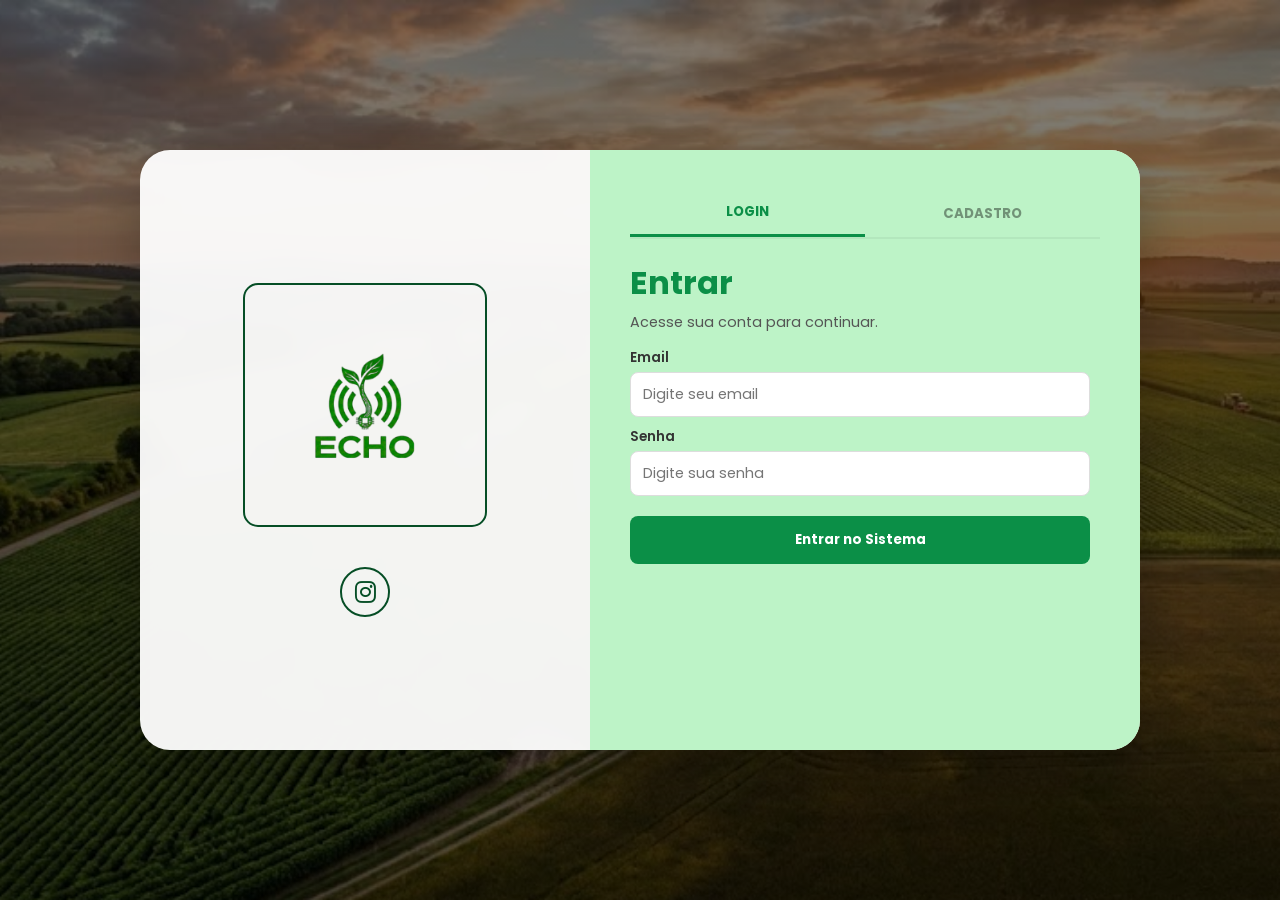
==== commit d989f57a: "AgroEcho" ====
--- a/admin_criar_usuario.html
+++ b/admin_criar_usuario.html
@@ -3,7 +3,7 @@
 <head>
     <meta charset="UTF-8">
     <meta name="viewport" content="width=device-width, initial-scale=1.0">
-    <title>AgroEcho - Gerenciar Usuários</title>
+    <title>Echo - Gerenciar Usuários</title>
 
     <style>
         *{
@@ -97,7 +97,7 @@
         .nav-menu{
             list-style:none;
             margin-top:2rem;
-            flex:1;
+            flex:0.5;
         }
 
         .nav-item{
@@ -113,6 +113,11 @@
             color:#d8f3e3;
             transition:0.3s;
             font-weight:500;
+        }
+
+        .active{
+            background:#dff5e8;
+            color:#146c43;
         }
 
         .nav-link:hover,
@@ -246,7 +251,7 @@
             border:none;
             border-radius:12px;
             background:
-            linear-gradient(135deg,#1b8f5a,#2d7ff9);
+            linear-gradient(135deg,#001e10,#0c2516);
             color:white;
             font-size:1rem;
             font-weight:700;
@@ -265,7 +270,7 @@
         }
 
         th{
-            background:#f2f7f4;
+            background:#02390f;
             color:var(--text-light);
             font-size:0.85rem;
         }
@@ -277,7 +282,7 @@
         }
 
         tbody tr:hover{
-            background:#f5faf7;
+            background: rgba(2, 27, 6, 0.292);
         }
 
         .role-badge{
@@ -333,6 +338,7 @@
             display:none;
             align-items:center;
             justify-content:center;
+            z-index:1000;
         }
 
         .modal-overlay.active{
@@ -384,31 +390,25 @@
         }
 
         @media(max-width:900px){
-
             .sidebar{
                 width:220px;
             }
-
             .main-content{
                 margin-left:220px;
             }
-
             .form-grid{
                 grid-template-columns:1fr;
             }
         }
 
         @media(max-width:768px){
-
             .sidebar{
                 display:none;
             }
-
             .main-content{
                 margin-left:0;
                 padding:1rem;
             }
-
             .top-bar{
                 flex-direction:column;
                 align-items:flex-start;
@@ -422,134 +422,77 @@
 <div class="container">
 
     <nav class="sidebar">
-
         <div class="admin-header">
-            <span class="admin-badge">
-                ADMINISTRADOR
-            </span>
-
-            <div class="logo">
-                AgroEcho
-            </div>
-
+            <span class="admin-badge">ADMINISTRADOR</span>
+            <div class="logo">Echo</div>
             <div class="user-name" id="sidebarUserName"></div>
         </div>
 
         <ul class="nav-menu">
-
             <li class="nav-item">
-                <a href="dashboard.html" class="nav-link">
-                    Dashboard
-                </a>
+                <a href="dashboard.html" class="nav-link">Dashboard</a>
             </li>
-
             <li class="nav-item">
-                <a href="admin_criar_usuario.html" class="nav-link active">
-                    Gerenciar Usuários
-                </a>
+                <a href="admin_criar_usuario.html" class="nav-link active">Gerenciar Usuários</a>
             </li>
-
         </ul>
 
         <div class="bottom-links">
-
-            <button class="theme-toggle" onclick="toggleTheme()" id="themeBtn">
-                Alternar Tema
-            </button>
-
-            <a href="index.html" class="nav-link">
-                Página Inicial
-            </a>
-
-            <a href="#" class="nav-link" onclick="logout()">
-                Sair
-            </a>
-
+            <button class="theme-toggle" onclick="toggleTheme()">Alternar Tema</button>
+            <a href="index.html" class="nav-link">Página Inicial</a>
+            <a href="#" class="nav-link" onclick="logout()">Sair</a>
         </div>
-
     </nav>
 
     <main class="main-content">
-
         <div class="top-bar">
-
             <div>
                 <h1>Gerenciar Usuários</h1>
                 <p>Criar, editar e visualizar usuários do sistema</p>
             </div>
-
-            <span class="admin-label">
-                ADMIN
-            </span>
-
+            <span class="admin-label">ADMIN</span>
         </div>
 
         <div class="card">
-
             <h2>Criar Novo Usuário</h2>
-
             <div class="message" id="message"></div>
 
             <form id="createUserForm">
-
                 <div class="form-grid">
-
                     <div class="form-group">
                         <label>Nome Completo</label>
                         <input type="text" id="name" required>
                     </div>
-
                     <div class="form-group">
                         <label>Email</label>
                         <input type="email" id="email" required>
                     </div>
-
                     <div class="form-group">
                         <label>Senha</label>
                         <input type="password" id="password" minlength="6" required>
                     </div>
-
                     <div class="form-group">
                         <label>Telefone</label>
                         <input type="tel" id="phone">
                     </div>
-
                     <div class="form-group">
                         <label>Tipo</label>
-
                         <select id="role">
-
-                            <option value="user">
-                                Usuário
-                            </option>
-
-                            <option value="admin">
-                                Administrador
-                            </option>
-
+                            <option value="user">Usuário</option>
+                            <option value="admin">Administrador</option>
                         </select>
                     </div>
-
                     <div class="form-group" style="display:flex;align-items:end;">
-                        <button type="submit" class="btn-create" id="submitBtn">
-                            Criar Usuário
-                        </button>
+                        <button type="submit" class="btn-create" id="submitBtn">Criar Usuário</button>
                     </div>
-
                 </div>
-
             </form>
-
         </div>
 
         <div class="card">
-
             <h2>Usuários Cadastrados</h2>
-
             <table>
-
                 <thead>
-
                     <tr>
                         <th>ID</th>
                         <th>Nome</th>
@@ -559,63 +502,36 @@
                         <th>Data</th>
                         <th>Ações</th>
                     </tr>
-
                 </thead>
-
                 <tbody id="usersTable"></tbody>
-
             </table>
-
         </div>
-
     </main>
-
 </div>
 
 <div class="modal-overlay" id="confirmModal">
-
     <div class="modal">
-
-        <h3 id="modalTitle">
-            Confirmar Alteração
-        </h3>
-
+        <h3 id="modalTitle">Confirmar Alteração</h3>
         <p id="modalMessage"></p>
-
         <div class="modal-buttons">
-
-            <button class="btn-cancel" onclick="closeModal()">
-                Cancelar
-            </button>
-
-            <button class="btn-confirm" onclick="confirmAction()">
-                Confirmar
-            </button>
-
+            <button class="btn-cancel" onclick="closeModal()">Cancelar</button>
+            <button class="btn-confirm" onclick="confirmAction()">Confirmar</button>
         </div>
-
     </div>
-
 </div>
 
 <script>
 
     function checkAuth(){
-
-        const user =
-        JSON.parse(
-        sessionStorage.getItem('agroecho_user')
-        );
-
+        const user = JSON.parse(sessionStorage.getItem('agroecho_user'));
+        
         if(!user){
-
             alert('Faça login novamente');
             window.location.href='index.html';
             return null;
         }
 
         if(user.role !== 'admin'){
-
             alert('Acesso negado');
             window.location.href='user_dispositivos.html';
             return null;
@@ -625,69 +541,56 @@
     }
 
     const user = checkAuth();
-
-    document.getElementById('sidebarUserName')
-    .textContent = user.name;
-
-    let theme =
-    localStorage.getItem('agroecho_theme')
-    || 'light';
+    if (!user) throw new Error('Auth failed');
+    
+    document.getElementById('sidebarUserName').textContent = user.name;
+
+
+    let theme = localStorage.getItem('agroecho_theme') || 'light';
 
     function applyTheme(){
-
         if(theme === 'dark'){
-
-            document.documentElement
-            .setAttribute('data-theme','dark');
-
-        }else{
-
-            document.documentElement
-            .removeAttribute('data-theme');
+            document.documentElement.setAttribute('data-theme','dark');
+        } else {
+            document.documentElement.removeAttribute('data-theme');
         }
     }
 
     function toggleTheme(){
-
-        theme =
-        theme === 'dark'
-        ? 'light'
-        : 'dark';
-
-        localStorage.setItem(
-            'agroecho_theme',
-            theme
-        );
-
+        theme = theme === 'dark' ? 'light' : 'dark';
+        localStorage.setItem('agroecho_theme', theme);
         applyTheme();
     }
 
     applyTheme();
 
+
     function loadUsers(){
-
-        let users =
-        JSON.parse(
-        localStorage.getItem('agroecho_all_users')
-        );
+        let users = JSON.parse(localStorage.getItem('agroecho_all_users'));
 
         if(!users || users.length === 0){
-
             users = [
-
                 {
-                    id:1,
-                    name:'Administrador',
-                    email:'admin@agroecho.com.br',
-                    password:'admin123',
-                    role:'admin',
-                    phone:'(11) 99999-9999',
-                    createdAt:'2024-01-15',
-                    permanent:true
+                    id: 1,
+                    name: 'Administrador',
+                    email: 'admin@agroecho.com.br',
+                    password: 'admin123',
+                    role: 'admin',
+                    phone: '(11) 99999-9999',
+                    createdAt: '2024-01-15',
+                    permanent: true
+                },
+                {
+                    id: 2,
+                    name: 'João Silva',
+                    email: 'joao@email.com',
+                    password: 'joao123',
+                    role: 'user',
+                    phone: '(11) 98888-8888',
+                    createdAt: '2024-02-20',
+                    permanent: false
                 }
-
             ];
-
             saveUsers(users);
         }
 
@@ -695,233 +598,302 @@
     }
 
     function saveUsers(users){
-
-        localStorage.setItem(
-            'agroecho_all_users',
-            JSON.stringify(users)
-        );
+        localStorage.setItem('agroecho_all_users', JSON.stringify(users));
     }
 
     let users = loadUsers();
 
     function renderUsers(){
-
-        const tbody =
-        document.getElementById('usersTable');
-
-        tbody.innerHTML =
-        users.map(u => `
-
-            <tr>
-
-                <td><strong>#${u.id}</strong></td>
-
-                <td>
-                    ${u.name}
-
-                    ${u.permanent
-                    ? '<span class="permanent-badge">Fixo</span>'
-                    : ''}
-                </td>
-
-                <td>${u.email}</td>
-
-                <td>
-
-                    <span class="role-badge
-                    ${u.role === 'admin'
-                    ? 'role-admin'
-                    : 'role-user'}">
-
-                    ${u.role === 'admin'
-                    ? 'Administrador'
-                    : 'Usuário'}
-
-                    </span>
-
-                </td>
-
-                <td>${u.phone || '-'}</td>
-
-                <td>${u.createdAt}</td>
-
-                <td>
-
-                    ${!u.permanent
-                    ? `
-                    <button
-                    class="btn-edit-role"
-                    onclick="deleteUser(${u.id})">
-                    Excluir
-                    </button>
-                    `
-                    : 'Protegido'}
-
-                </td>
-
-            </tr>
-
-        `).join('');
-    }
-
-    function showMessage(type,text){
-
-        const msg =
-        document.getElementById('message');
-
-        msg.className =
-        'message message-' + type;
-
+        const tbody = document.getElementById('usersTable');
+        
+        tbody.innerHTML = users.map(function(u) {
+            var roleLabel = u.role === 'admin' ? 'Administrador' : 'Usuário';
+            var roleClass = u.role === 'admin' ? 'role-admin' : 'role-user';
+            var permBadge = u.permanent ? '<span class="permanent-badge">Fixo</span>' : '';
+
+            var roleBadge = '';
+            if (u.permanent) {
+                roleBadge = '<span class="role-badge ' + roleClass + '">' + roleLabel + '</span>';
+            } else {
+                roleBadge = '<span class="role-badge ' + roleClass + '" style="cursor:pointer;" onclick="showRoleMenu(event, ' + u.id + ')" title="Clique para alterar o tipo">' + roleLabel + ' ▾</span>';
+            }
+
+            var deleteBtn = '';
+            if (!u.permanent) {
+                deleteBtn = '<button class="btn-edit-role" onclick="deleteUser(' + u.id + ')" style="background:#ffe2e2;color:#b42323;">Excluir</button>';
+            }
+            
+            return '<tr>' +
+                '<td><strong>#' + u.id + '</strong></td>' +
+                '<td>' + u.name + permBadge + '</td>' +
+                '<td>' + u.email + '</td>' +
+                '<td>' + roleBadge + '</td>' +
+                '<td>' + (u.phone || '-') + '</td>' +
+                '<td>' + u.createdAt + '</td>' +
+                '<td>' + (u.permanent ? '<span style="color:#999;">Protegido</span>' : deleteBtn) + '</td>' +
+                '</tr>';
+        }).join('');
+    }
+
+
+    function showRoleMenu(event, userId) {
+        event.stopPropagation();
+        
+        var targetUser = users.find(function(u) { return u.id === userId; });
+        if (!targetUser || targetUser.permanent) return;
+        
+
+        var existingMenu = document.getElementById('roleMenu');
+        if (existingMenu) {
+            existingMenu.remove();
+        }
+        
+
+        var menu = document.createElement('div');
+        menu.id = 'roleMenu';
+        menu.style.cssText = `
+            position: fixed;
+            background: white;
+            border-radius: 12px;
+            box-shadow: 0 10px 40px rgba(0,0,0,0.3);
+            padding: 8px;
+            z-index: 2000;
+            min-width: 180px;
+        `;
+        
+        menu.style.left = event.clientX + 'px';
+        menu.style.top = event.clientY + 'px';
+        
+        var userOption = document.createElement('div');
+        userOption.style.cssText = `
+            padding: 12px 16px;
+            cursor: pointer;
+            border-radius: 8px;
+            display: flex;
+            align-items: center;
+            gap: 10px;
+            transition: background 0.2s;
+            font-weight: 500;
+            color: #173524;
+        `;
+        userOption.innerHTML = '👤 <span>Usuário Comum</span>';
+        
+        if (targetUser.role === 'user') {
+            userOption.style.background = '#dcebff';
+            userOption.style.color = '#2257a7';
+            userOption.innerHTML = ' <span>Usuário Comum</span> ✓';
+        }
+        
+        userOption.addEventListener('mouseenter', function() {
+            if (targetUser.role !== 'user') {
+                this.style.background = '#f0f4ff';
+            }
+        });
+        userOption.addEventListener('mouseleave', function() {
+            if (targetUser.role !== 'user') {
+                this.style.background = 'transparent';
+            }
+        });
+        userOption.addEventListener('click', function() {
+            changeUserRole(userId, 'user');
+            menu.remove();
+        });
+
+        var adminOption = document.createElement('div');
+        adminOption.style.cssText = `
+            padding: 12px 16px;
+            cursor: pointer;
+            border-radius: 8px;
+            display: flex;
+            align-items: center;
+            gap: 10px;
+            transition: background 0.2s;
+            font-weight: 500;
+            color: #173524;
+        `;
+        adminOption.innerHTML = ' <span>Administrador</span>';
+    
+        if (targetUser.role === 'admin') {
+            adminOption.style.background = '#ffe2e2';
+            adminOption.style.color = '#b42323';
+            adminOption.innerHTML = ' <span>Administrador</span> ✓';
+        }
+        
+        adminOption.addEventListener('mouseenter', function() {
+            if (targetUser.role !== 'admin') {
+                this.style.background = '#fff5f5';
+            }
+        });
+        adminOption.addEventListener('mouseleave', function() {
+            if (targetUser.role !== 'admin') {
+                this.style.background = 'transparent';
+            }
+        });
+        adminOption.addEventListener('click', function() {
+            changeUserRole(userId, 'admin');
+            menu.remove();
+        });
+        
+        // Separador
+        var separator = document.createElement('div');
+        separator.style.cssText = `
+            height: 1px;
+            background: #e1e5e9;
+            margin: 4px 8px;
+        `;
+        
+        // Cancelar
+        var cancelOption = document.createElement('div');
+        cancelOption.style.cssText = `
+            padding: 10px 16px;
+            cursor: pointer;
+            border-radius: 8px;
+            text-align: center;
+            color: #999;
+            font-size: 0.85rem;
+            transition: background 0.2s;
+        `;
+        cancelOption.textContent = 'Cancelar';
+        cancelOption.addEventListener('mouseenter', function() {
+            this.style.background = '#f5f5f5';
+        });
+        cancelOption.addEventListener('mouseleave', function() {
+            this.style.background = 'transparent';
+        });
+        cancelOption.addEventListener('click', function() {
+            menu.remove();
+        });
+        
+
+        menu.appendChild(userOption);
+        menu.appendChild(adminOption);
+        menu.appendChild(separator);
+        menu.appendChild(cancelOption);
+        
+        document.body.appendChild(menu);
+
+        setTimeout(function() {
+            document.addEventListener('click', function closeMenu() {
+                if (document.getElementById('roleMenu')) {
+                    document.getElementById('roleMenu').remove();
+                }
+                document.removeEventListener('click', closeMenu);
+            });
+        }, 100);
+    }
+
+
+    function changeUserRole(userId, newRole) {
+        var targetUser = users.find(function(u) { return u.id === userId; });
+        if (!targetUser || targetUser.permanent) return;
+        
+
+        if (targetUser.role === newRole) return;
+        
+        var roleName = newRole === 'admin' ? 'Administrador' : 'Usuário Comum';
+        
+        targetUser.role = newRole;
+        saveUsers(users);
+        renderUsers();
+        showMessage('success', '"' + targetUser.name + '" agora é ' + roleName + '!');
+    }
+
+
+    var pendingAction = null;
+
+    function deleteUser(userId){
+        var targetUser = users.find(function(u) { return u.id === userId; });
+        if (!targetUser || targetUser.permanent) return;
+        
+        document.getElementById('modalTitle').textContent = 'Excluir Usuário';
+        document.getElementById('modalMessage').textContent = 'Tem certeza que deseja excluir "' + targetUser.name + '"? Esta ação não pode ser desfeita.';
+        document.getElementById('confirmModal').classList.add('active');
+        
+        pendingAction = function() {
+            users = users.filter(function(u) { return u.id !== userId; });
+            saveUsers(users);
+            renderUsers();
+            showMessage('success', 'Usuário "' + targetUser.name + '" removido!');
+            closeModal();
+        };
+    }
+
+    function confirmAction(){
+        if(pendingAction){
+            pendingAction();
+            pendingAction = null;
+        }
+    }
+
+    function closeModal(){
+        document.getElementById('confirmModal').classList.remove('active');
+        pendingAction = null;
+    }
+
+
+    document.getElementById('confirmModal').addEventListener('click', function(e) {
+        if (e.target === this) {
+            closeModal();
+        }
+    });
+
+    function showMessage(type, text){
+        var msg = document.getElementById('message');
+        msg.className = 'message message-' + type;
         msg.textContent = text;
-
-        msg.style.display='block';
-
-        setTimeout(() => {
-
-            msg.style.display='none';
-
-        },4000);
-    }
-
-    document
-    .getElementById('createUserForm')
-    .addEventListener('submit', async function(e){
-
+        msg.style.display = 'block';
+        
+        setTimeout(function() {
+            msg.style.display = 'none';
+        }, 4000);
+    }
+
+
+    document.getElementById('createUserForm').addEventListener('submit', async function(e){
         e.preventDefault();
 
-        const btn =
-        document.getElementById('submitBtn');
-
+        var btn = document.getElementById('submitBtn');
         btn.disabled = true;
-
-        btn.textContent='Criando...';
-
-        const newUser = {
-
-            id:
-            users.length > 0
-            ? Math.max(...users.map(u => u.id)) + 1
-            : 1,
-
-            name:
-            document.getElementById('name').value.trim(),
-
-            email:
-            document.getElementById('email').value.trim(),
-
-            password:
-            document.getElementById('password').value,
-
-            phone:
-            document.getElementById('phone').value.trim(),
-
-            role:
-            document.getElementById('role').value,
-
-            createdAt:
-            new Date()
-            .toISOString()
-            .split('T')[0],
-
-            permanent:false
+        btn.textContent = 'Criando...';
+
+        var newUser = {
+            id: users.length > 0 ? Math.max.apply(null, users.map(function(u) { return u.id; })) + 1 : 1,
+            name: document.getElementById('name').value.trim(),
+            email: document.getElementById('email').value.trim(),
+            password: document.getElementById('password').value,
+            phone: document.getElementById('phone').value.trim(),
+            role: document.getElementById('role').value,
+            createdAt: new Date().toISOString().split('T')[0],
+            permanent: false
         };
 
-        await new Promise(r => setTimeout(r,700));
-
-        if(users.some(u => u.email === newUser.email)){
-
-            showMessage(
-                'error',
-                'Este email já existe'
-            );
-
+        await new Promise(function(r) { return setTimeout(r, 700); });
+
+        if(users.some(function(u) { return u.email === newUser.email; })){
+            showMessage('error', 'Este email já existe');
             btn.disabled = false;
-
-            btn.textContent='Criar Usuário';
-
+            btn.textContent = 'Criar Usuário';
             return;
         }
 
         users.push(newUser);
-
         saveUsers(users);
-
         renderUsers();
 
-        showMessage(
-            'success',
-            'Usuário criado com sucesso'
-        );
-
-        document
-        .getElementById('createUserForm')
-        .reset();
-
+        showMessage('success', 'Usuário "' + newUser.name + '" criado com sucesso!');
+
+        document.getElementById('createUserForm').reset();
         btn.disabled = false;
-
-        btn.textContent='Criar Usuário';
+        btn.textContent = 'Criar Usuário';
     });
 
-    let pendingAction = null;
-
-    function deleteUser(userId){
-
-        const targetUser =
-        users.find(u => u.id === userId);
-
-        document
-        .getElementById('confirmModal')
-        .classList.add('active');
-
-        document
-        .getElementById('modalMessage')
-        .textContent =
-        `Deseja excluir ${targetUser.name}?`;
-
-        pendingAction = () => {
-
-            users =
-            users.filter(u => u.id !== userId);
-
-            saveUsers(users);
-
-            renderUsers();
-
-            closeModal();
-
-            showMessage(
-                'success',
-                'Usuário removido'
-            );
-        };
-    }
-
-    function confirmAction(){
-
-        if(pendingAction){
-
-            pendingAction();
-        }
-    }
-
-    function closeModal(){
-
-        document
-        .getElementById('confirmModal')
-        .classList.remove('active');
-    }
 
     function logout(){
-
-        sessionStorage.removeItem(
-            'agroecho_user'
-        );
-
-        window.location.href='index.html';
+        sessionStorage.removeItem('agroecho_user');
+        window.location.href = 'index.html';
     }
 
     renderUsers();
-
 </script>
 
 </body>
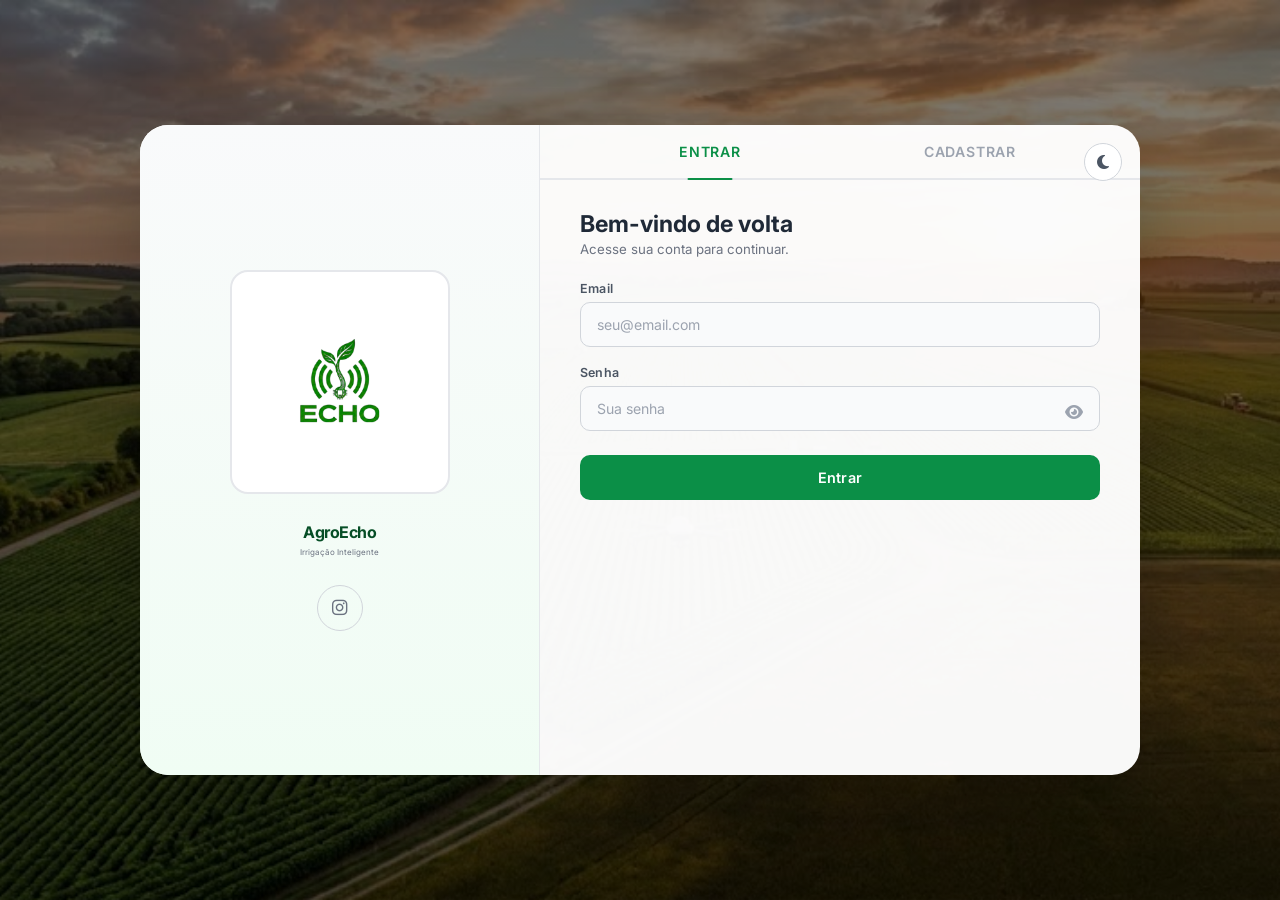
==== commit c4e61b3a: "protorype" ====
--- a/admin_criar_usuario.html
+++ b/admin_criar_usuario.html
@@ -97,7 +97,7 @@
         .nav-menu{
             list-style:none;
             margin-top:2rem;
-            flex:0.5;
+            flex:1; 
         }
 
         .nav-item{
@@ -113,11 +113,6 @@
             color:#d8f3e3;
             transition:0.3s;
             font-weight:500;
-        }
-
-        .active{
-            background:#dff5e8;
-            color:#146c43;
         }
 
         .nav-link:hover,
@@ -151,18 +146,18 @@
         .main-content{
             margin-left:280px;
             flex:1;
-            padding:2rem;
+            padding:3rem 3.5rem;  
         }
 
         .top-bar{
             background:var(--card);
             border-radius:20px;
-            padding:2rem;
+            padding:2.5rem 3rem; 
             box-shadow:0 5px 25px var(--shadow);
             display:flex;
             justify-content:space-between;
             align-items:center;
-            margin-bottom:2rem;
+            margin-bottom:2.5rem;  
             border-left:6px solid var(--primary);
         }
 
@@ -186,9 +181,9 @@
         .card{
             background:var(--card);
             border-radius:20px;
-            padding:2rem;
+            padding:2.5rem 3rem; 
             box-shadow:0 5px 25px var(--shadow);
-            margin-bottom:2rem;
+            margin-bottom:2.5rem; 
         }
 
         .card h2{
@@ -217,7 +212,7 @@
         .form-grid{
             display:grid;
             grid-template-columns:1fr 1fr;
-            gap:1.5rem;
+            gap:2rem;  
         }
 
         .form-group label{
@@ -229,7 +224,7 @@
         .form-group input,
         .form-group select{
             width:100%;
-            padding:14px;
+            padding:16px 18px;  
             border:2px solid var(--border);
             border-radius:12px;
             background:#f7fbf8;
@@ -247,11 +242,10 @@
 
         .btn-create{
             width:100%;
-            padding:14px;
+            padding:16px;  
             border:none;
             border-radius:12px;
-            background:
-            linear-gradient(135deg,#001e10,#0c2516);
+            background:linear-gradient(135deg,#001e10,#0c2516);
             color:white;
             font-size:1rem;
             font-weight:700;
@@ -276,7 +270,7 @@
         }
 
         th,td{
-            padding:15px;
+            padding:18px 20px;  /* ← aumentado */
             text-align:left;
             border-bottom:1px solid var(--border);
         }
@@ -379,8 +373,7 @@
         }
 
         .btn-confirm{
-            background:
-            linear-gradient(135deg,#1b8f5a,#2d7ff9);
+            background:linear-gradient(135deg,#1b8f5a,#2d7ff9);
             color:white;
         }
 
@@ -734,7 +727,6 @@
             menu.remove();
         });
         
-        // Separador
         var separator = document.createElement('div');
         separator.style.cssText = `
             height: 1px;
@@ -742,7 +734,6 @@
             margin: 4px 8px;
         `;
         
-        // Cancelar
         var cancelOption = document.createElement('div');
         cancelOption.style.cssText = `
             padding: 10px 16px;
@@ -787,7 +778,6 @@
         var targetUser = users.find(function(u) { return u.id === userId; });
         if (!targetUser || targetUser.permanent) return;
         
-
         if (targetUser.role === newRole) return;
         
         var roleName = newRole === 'admin' ? 'Administrador' : 'Usuário Comum';
